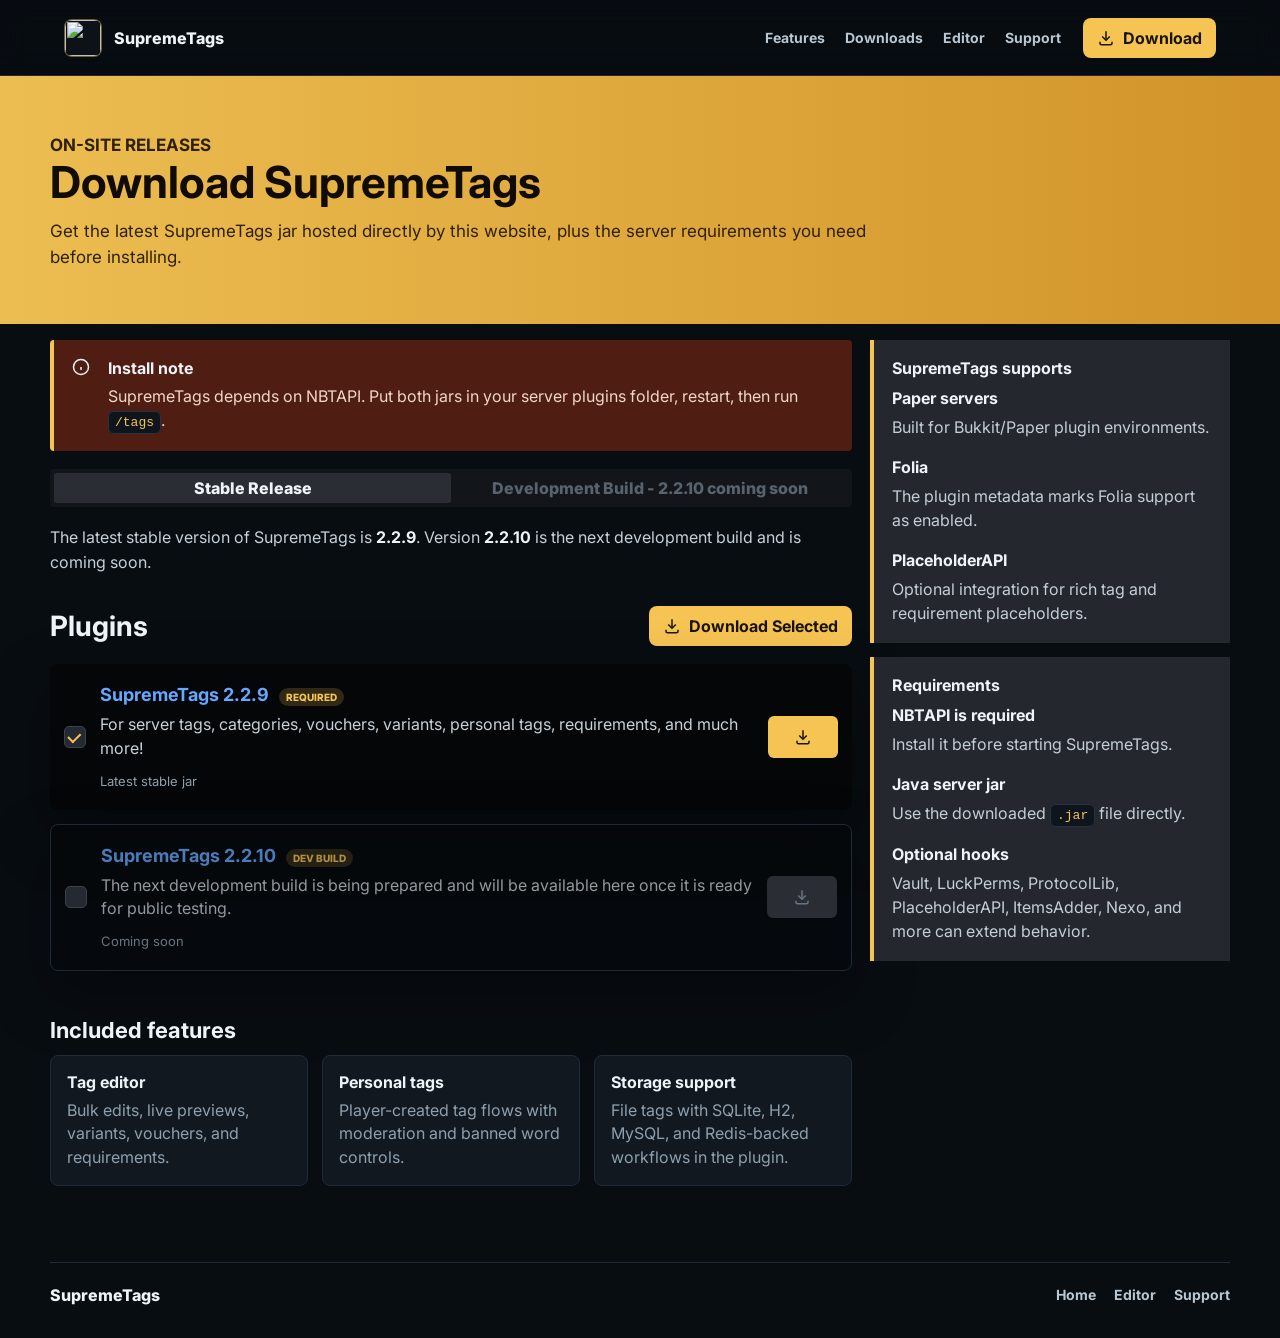
==== downloads/index.html @ 9764f320 "Add files via upload" ====
<!doctype html>
<html lang="en">
<head>
  <meta charset="utf-8">
  <meta name="viewport" content="width=device-width, initial-scale=1">
  <title>Download SupremeTags</title>
  <link rel="icon" type="image/jpeg" href="https://www.spigotmc.org/data/resource_icons/103/103140.jpg?1762194127">
  <link rel="apple-touch-icon" href="https://www.spigotmc.org/data/resource_icons/103/103140.jpg?1762194127">
  <link rel="preconnect" href="https://fonts.googleapis.com">
  <link rel="preconnect" href="https://fonts.gstatic.com" crossorigin>
  <link href="https://fonts.googleapis.com/css2?family=Inter:wght@400;500;600;700;800&display=swap" rel="stylesheet">
  <link rel="stylesheet" href="../styles.css">
</head>
<body class="downloads-page">
  <header class="site-header downloads-header">
    <a class="site-brand" href="/" aria-label="SupremeTags home">
      <span class="brand-mark"><img src="https://www.spigotmc.org/data/resource_icons/103/103140.jpg?1762194127" alt=""></span>
      <span>SupremeTags</span>
    </a>
    <nav class="site-nav" aria-label="Primary navigation">
      <a href="/#features">Features</a>
      <a href="/downloads/" aria-current="page">Downloads</a>
      <a href="/editor/">Editor</a>
      <a href="https://discord.gg/PHpuzZS" target="_blank" rel="noreferrer">Support</a>
    </nav>
    <a class="primary-button site-download-button" href="SupremeTags-2.2.9.jar" download data-release-href="stable">
      <span data-icon="download"></span>
      Download
    </a>
  </header>

  <main>
    <section class="download-hero">
      <div>
        <p class="eyebrow">On-site releases</p>
        <h1>Download SupremeTags</h1>
        <p>Get the latest SupremeTags jar hosted directly by this website, plus the server requirements you need before installing.</p>
      </div>
    </section>

    <section class="download-page-layout">
      <div class="download-main">
        <article class="download-alert">
          <span data-icon="info"></span>
          <div>
            <strong>Install note</strong>
            <p>SupremeTags depends on NBTAPI. Put both jars in your server plugins folder, restart, then run <code>/tags</code>.</p>
          </div>
        </article>

        <div class="download-tabs" role="tablist" aria-label="Release channel">
          <button class="active" type="button">Stable Release</button>
          <button type="button" disabled data-development-tab>Development Build</button>
        </div>

        <p class="release-intro" data-release-intro>The WebEditor is not yet been released, it will be released in <strong>2.2.10</strong>.</p>

        <div class="download-section-head">
          <h2>Plugins</h2>
          <a class="primary-button" href="SupremeTags-2.2.9.jar" download data-release-href="stable">
            <span data-icon="download"></span>
            Download Selected
          </a>
        </div>

        <div id="releasePackages">
          <article class="download-package selected">
            <label class="package-select" aria-label="SupremeTags selected">
              <input type="checkbox" checked disabled>
              <span></span>
            </label>
            <div>
              <h3>SupremeTags <small>Required</small></h3>
              <p>Core plugin for server tags, categories, vouchers, variants, personal tags, requirements, and much more!</p>
              <span class="package-version">2.2.9 stable</span>
            </div>
            <a class="download-icon-button" href="SupremeTags-2.2.9.jar" download aria-label="Download SupremeTags 2.2.9">
              <span data-icon="download"></span>
            </a>
          </article>
        </div>

        <section class="download-details">
          <h2>Included features</h2>
          <div class="details-grid">
            <div><strong>Tag editor</strong><span>Bulk edits, live previews, variants, vouchers, and requirements.</span></div>
            <div><strong>Personal tags</strong><span>Player-created tag flows with moderation and banned word controls.</span></div>
            <div><strong>Storage support</strong><span>File tags with SQLite, H2, MySQL, and Redis-backed workflows in the plugin.</span></div>
          </div>
        </section>
      </div>

      <aside class="download-sidebar">
        <section>
          <h2>SupremeTags supports</h2>
          <ul>
            <li><strong>Paper servers</strong><span>Built for Bukkit/Paper plugin environments.</span></li>
            <li><strong>Folia</strong><span>The plugin metadata marks Folia support as enabled.</span></li>
            <li><strong>PlaceholderAPI</strong><span>Optional integration for rich tag and requirement placeholders.</span></li>
          </ul>
        </section>
        <section>
          <h2>Requirements</h2>
          <ul>
            <li><strong>NBTAPI is required</strong><span>Install it before starting SupremeTags.</span></li>
            <li><strong>Java server jar</strong><span>Use the downloaded <code>.jar</code> file directly.</span></li>
            <li><strong>Optional hooks</strong><span>Vault, LuckPerms, ProtocolLib, PlaceholderAPI, ItemsAdder, Nexo, and more can extend behavior.</span></li>
          </ul>
        </section>
      </aside>
    </section>
  </main>

  <footer class="site-footer">
    <span>SupremeTags</span>
    <a href="/">Home</a>
    <a href="/editor/">Editor</a>
    <a href="https://discord.gg/PHpuzZS" target="_blank" rel="noreferrer">Support</a>
  </footer>
  <script>
    const icons = {
      download: '<svg viewBox="0 0 24 24" fill="none" stroke="currentColor"><path d="M12 3v12"/><path d="m7 10 5 5 5-5"/><path d="M4 17v2a2 2 0 0 0 2 2h12a2 2 0 0 0 2-2v-2"/></svg>',
      info: '<svg viewBox="0 0 24 24" fill="none" stroke="currentColor"><circle cx="12" cy="12" r="10"/><path d="M12 16v-4"/><path d="M12 8h.01"/></svg>'
    };
    document.querySelectorAll('[data-icon]').forEach((node) => {
      node.innerHTML = icons[node.dataset.icon] || '';
    });
  </script>
  <script src="../releases.js"></script>
</body>
</html>
---- styles.css ----
:root {
  color-scheme: dark;
  --bg: #0b0f14;
  --panel: #121820;
  --panel-2: #171f29;
  --panel-3: #1d2733;
  --line: #263241;
  --line-soft: #1f2a37;
  --text: #eef4f8;
  --muted: #8ea0ad;
  --muted-2: #647684;
  --gold: #f6c453;
  --mint: #55d6be;
  --red: #ff667a;
  --blue: #65a8ff;
  --shadow: 0 24px 60px rgba(0, 0, 0, .34);
}

* {
  box-sizing: border-box;
}

body {
  margin: 0;
  min-width: 320px;
  min-height: 100vh;
  overflow-x: hidden;
  background: var(--bg);
  color: var(--text);
  font-family: Inter, system-ui, -apple-system, BlinkMacSystemFont, "Segoe UI", sans-serif;
  letter-spacing: 0;
}

.marketing-page,
.downloads-page {
  background: #080d12;
}

.site-header {
  position: sticky;
  top: 0;
  z-index: 20;
  display: flex;
  align-items: center;
  justify-content: space-between;
  gap: 22px;
  min-height: 76px;
  padding: 16px clamp(18px, 5vw, 64px);
  border-bottom: 1px solid rgba(38, 50, 65, .78);
  background: rgba(8, 13, 18, .92);
  backdrop-filter: blur(14px);
}

.site-brand,
.site-nav,
.site-footer {
  display: flex;
  align-items: center;
}

.site-brand {
  gap: 12px;
  color: var(--text);
  font-weight: 800;
  text-decoration: none;
}

.site-brand .brand-mark {
  width: 38px;
  height: 38px;
}

.site-nav {
  gap: 20px;
  margin-left: auto;
}

.site-nav a,
.site-footer a {
  color: #b8c7d1;
  font-size: 14px;
  font-weight: 700;
  text-decoration: none;
}

.site-nav a:hover,
.site-footer a:hover {
  color: var(--text);
}

.site-download-button {
  flex: 0 0 auto;
}

.hero-section,
.feature-strip,
.downloads-section,
.site-footer {
  width: calc(100% - 36px);
  max-width: 1180px;
  margin: 0 auto;
}

.hero-section {
  position: relative;
  display: grid;
  grid-template-columns: minmax(0, .95fr) minmax(360px, 1.05fr);
  align-items: center;
  gap: 46px;
  min-height: 620px;
  padding: 52px 0 72px;
  isolation: isolate;
}

.marketing-page .hero-section::before,
.marketing-page .hero-section::after {
  content: "";
  position: absolute;
  left: 50%;
  z-index: -2;
  width: 100vw;
  transform: translateX(-50%);
  pointer-events: none;
}

.marketing-page .hero-section::before {
  top: -76px;
  bottom: 0;
  background:
    linear-gradient(90deg, rgba(8, 13, 18, .98) 0%, rgba(8, 13, 18, .86) 38%, rgba(8, 13, 18, .58) 68%, rgba(8, 13, 18, .9) 100%),
    url("https://assets.badlion.net/blog/minecraft-backgrounds/minecraft-mods-back.webp") center top / cover no-repeat;
}

.marketing-page .hero-section::after {
  bottom: 0;
  height: 220px;
  z-index: -1;
  background: linear-gradient(180deg, rgba(8, 13, 18, 0) 0%, #080d12 92%);
}

.hero-copy h1 {
  margin-bottom: 16px;
  font-size: 78px;
  line-height: .9;
}

.hero-lede {
  max-width: 680px;
  margin-bottom: 26px;
  color: #c6d2da;
  font-size: 20px;
  line-height: 1.55;
}

.hero-actions {
  display: flex;
  flex-wrap: wrap;
  gap: 12px;
}

.hero-actions a,
.site-download-button,
.latest-release .primary-button {
  text-decoration: none;
}

.hero-product {
  position: relative;
  display: grid;
  gap: 16px;
  min-width: 0;
}

.hero-copy,
.plugin-card,
.chat-lines,
.chat-lines p,
.editor-mini {
  min-width: 0;
  max-width: 100%;
}

.hero-section > *,
.hero-lede {
  min-width: 0;
  max-width: 100%;
  overflow-wrap: anywhere;
}

.plugin-card,
.editor-mini,
.feature-strip article,
.release-card,
.release-list {
  border: 1px solid var(--line);
  border-radius: 8px;
  background: var(--panel);
  box-shadow: var(--shadow);
}

.plugin-card {
  display: grid;
  gap: 22px;
  padding: 24px;
  overflow: hidden;
}

.plugin-card-head {
  display: flex;
  align-items: center;
  gap: 13px;
}

.plugin-card-head strong,
.plugin-card-head span {
  display: block;
}

.plugin-card-head span {
  color: var(--muted);
  font-size: 13px;
}

.chat-lines {
  display: grid;
  gap: 10px;
}

.chat-lines p {
  margin: 0;
  padding: 13px;
  border: 1px solid var(--line-soft);
  border-radius: 8px;
  background: #0d1218;
  color: #d9e4ea;
  overflow-wrap: anywhere;
  word-break: break-word;
}

.chat-lines span {
  color: var(--gold);
  font-weight: 800;
}

.rank {
  display: inline-flex;
  margin-right: 7px;
  padding: 3px 7px;
  border-radius: 6px;
  color: #080d12;
  font-size: 12px;
}

.rank.owner {
  background: var(--gold);
}

.rank.vip {
  background: var(--mint);
}

.rank.mvp {
  background: var(--blue);
}

.editor-mini {
  display: grid;
  gap: 14px;
  width: min(92%, 460px);
  margin-left: auto;
  padding: 18px;
  background: #0d1218;
}

.editor-mini strong {
  font-size: 20px;
}

.mini-stat-grid {
  display: grid;
  grid-template-columns: repeat(3, minmax(0, 1fr));
  gap: 10px;
}

.mini-stat-grid span {
  display: grid;
  gap: 6px;
  min-height: 82px;
  padding: 12px;
  border: 1px solid var(--line-soft);
  border-radius: 8px;
  background: var(--panel-2);
  color: var(--muted);
  font-size: 12px;
  font-weight: 800;
  text-transform: uppercase;
}

.mini-stat-grid b {
  color: var(--text);
  font-size: 14px;
  text-transform: none;
}

.feature-strip {
  position: relative;
  z-index: 1;
  display: grid;
  grid-template-columns: repeat(3, minmax(0, 1fr));
  gap: 14px;
  padding: 42px 0 22px;
  background: #080d12;
}

.feature-strip article {
  padding: 20px;
}

.feature-strip [data-icon] {
  margin-bottom: 16px;
  color: var(--gold);
}

.feature-strip h2 {
  font-size: 18px;
}

.feature-strip p {
  margin-bottom: 0;
  line-height: 1.5;
}

.ai-disclosure {
  width: calc(100% - 36px);
  max-width: 760px;
  margin: 0 auto 72px;
  padding: 16px 18px;
  border: 1px solid rgba(246, 196, 83, .26);
  border-radius: 8px;
  background: rgba(18, 24, 32, .84);
}

.ai-disclosure strong {
  display: block;
  margin-bottom: 7px;
  color: var(--text);
  font-size: 14px;
}

.ai-disclosure p {
  margin-bottom: 0;
  color: #aebdc8;
  font-size: 13px;
  line-height: 1.55;
}

.downloads-section {
  padding: 64px 0 76px;
  border-top: 1px solid var(--line-soft);
}

.download-hero {
  padding: 56px max(24px, calc((100vw - 1180px) / 2)) 54px;
  background:
    linear-gradient(90deg, rgba(246, 196, 83, .96), rgba(222, 155, 43, .94)),
    url("https://assets.badlion.net/blog/minecraft-backgrounds/minecraft-mods-back.webp") center / cover no-repeat;
  color: #160f04;
}

.download-hero div {
  max-width: 820px;
}

.download-hero .eyebrow,
.download-hero p {
  color: #2f2108;
}

.download-hero h1 {
  margin-bottom: 10px;
  color: #100b03;
  font-size: 44px;
}

.download-hero p {
  margin-bottom: 0;
  font-size: 17px;
  line-height: 1.55;
}

.download-hero h1,
.download-hero p,
.download-alert p,
.release-intro,
.download-package h3,
.download-package p,
.download-sidebar li {
  overflow-wrap: anywhere;
}

.download-page-layout {
  display: grid;
  grid-template-columns: minmax(0, 1fr) minmax(290px, 360px);
  gap: 18px;
  width: calc(100% - 36px);
  max-width: 1180px;
  margin: 0 auto;
  padding: 16px 0 76px;
}

.download-main {
  display: grid;
  gap: 18px;
  min-width: 0;
}

.download-alert {
  display: grid;
  grid-template-columns: 22px 1fr;
  gap: 14px;
  padding: 18px;
  border-left: 4px solid var(--gold);
  border-radius: 4px;
  background: rgba(104, 36, 17, .74);
}

.download-alert p {
  margin: 6px 0 0;
  color: #f1d8c8;
  line-height: 1.5;
}

.download-tabs {
  display: grid;
  grid-template-columns: repeat(2, minmax(0, 1fr));
  min-height: 38px;
  padding: 4px;
  border-radius: 4px;
  background: #12161b;
}

.download-tabs button {
  min-height: 30px;
  border-radius: 3px;
  background: transparent;
  color: #aeb9c3;
  font-weight: 800;
  cursor: pointer;
}

.download-tabs button.active {
  background: #2a2e34;
  color: var(--text);
}

.download-tabs button:disabled {
  color: #59636e;
  cursor: not-allowed;
}

.release-intro {
  margin: 0;
  color: #c5d0d8;
  line-height: 1.55;
}

.release-intro strong {
  color: var(--text);
}

.download-section-head {
  display: flex;
  align-items: center;
  justify-content: space-between;
  gap: 16px;
  margin-top: 14px;
}

.download-section-head h2 {
  margin: 0;
  font-size: 28px;
}

.download-section-head a {
  text-decoration: none;
}

.download-package {
  display: grid;
  grid-template-columns: 22px minmax(0, 1fr) auto;
  align-items: center;
  gap: 14px;
  padding: 20px 14px;
  border-radius: 8px;
  background: #050607;
  box-shadow: var(--shadow);
}

#releasePackages {
  display: grid;
  gap: 14px;
}

.download-package.coming-soon {
  border: 1px solid var(--line-soft);
  background: rgba(5, 6, 7, .58);
}

.download-package.coming-soon h3,
.download-package.coming-soon p,
.download-package.coming-soon .package-version {
  opacity: .72;
}

.package-select input {
  position: absolute;
  opacity: 0;
  pointer-events: none;
}

.package-select span {
  display: grid;
  place-items: center;
  width: 22px;
  height: 22px;
  border: 1px solid #3a424c;
  border-radius: 5px;
  background: #252a32;
}

.package-select input:checked + span::before {
  content: "";
  width: 10px;
  height: 6px;
  border-left: 2px solid var(--gold);
  border-bottom: 2px solid var(--gold);
  transform: rotate(-45deg) translateY(-1px);
}

.download-package h3 {
  margin-bottom: 8px;
  color: var(--blue);
  font-size: 18px;
}

.download-package small {
  margin-left: 6px;
  padding: 3px 7px;
  border-radius: 999px;
  background: rgba(246, 196, 83, .18);
  color: var(--gold);
  font-size: 10px;
  font-weight: 800;
  text-transform: uppercase;
}

.download-package p {
  margin-bottom: 10px;
  color: #c7d1d9;
  line-height: 1.45;
}

.package-version {
  color: var(--muted);
  font-size: 13px;
}

.download-icon-button {
  display: grid;
  place-items: center;
  width: 70px;
  height: 42px;
  border-radius: 6px;
  background: var(--gold);
  color: #1b1404;
}

.download-icon-button.disabled {
  background: #2a2e34;
  color: #687481;
  cursor: not-allowed;
}

.download-details {
  margin-top: 28px;
}

.details-grid {
  display: grid;
  grid-template-columns: repeat(3, minmax(0, 1fr));
  gap: 14px;
  margin-top: 12px;
}

.details-grid div {
  display: grid;
  gap: 7px;
  padding: 16px;
  border: 1px solid var(--line-soft);
  border-radius: 8px;
  background: var(--panel);
}

.details-grid span {
  color: var(--muted);
  line-height: 1.45;
}

.download-sidebar {
  display: grid;
  align-content: start;
  gap: 14px;
  min-width: 0;
}

.download-sidebar section {
  padding: 18px;
  border-left: 4px solid var(--gold);
  background: #24282e;
}

.download-sidebar h2 {
  font-size: 16px;
}

.download-sidebar ul {
  display: grid;
  gap: 16px;
  margin: 0;
  padding: 0;
  list-style: none;
}

.download-sidebar li {
  display: grid;
  gap: 5px;
  line-height: 1.5;
}

.download-sidebar strong {
  color: var(--text);
}

.download-sidebar span {
  color: #c4ced6;
}

.section-heading {
  max-width: 720px;
  margin-bottom: 24px;
}

.section-heading h2 {
  font-size: 34px;
}

.section-heading p {
  line-height: 1.55;
}

.download-layout {
  display: grid;
  grid-template-columns: minmax(0, 1fr) minmax(320px, 420px);
  gap: 18px;
}

.release-card {
  padding: 24px;
}

.release-badge {
  display: inline-flex;
  margin-bottom: 14px;
  padding: 7px 10px;
  border: 1px solid rgba(85, 214, 190, .4);
  border-radius: 999px;
  background: rgba(85, 214, 190, .11);
  color: var(--mint);
  font-size: 12px;
  font-weight: 800;
  text-transform: uppercase;
}

.release-card h3 {
  font-size: 28px;
}

.release-card p {
  max-width: 640px;
  line-height: 1.55;
}

.release-meta {
  display: grid;
  grid-template-columns: repeat(3, minmax(0, 1fr));
  gap: 12px;
  margin: 22px 0;
}

.release-meta div {
  padding: 13px;
  border: 1px solid var(--line-soft);
  border-radius: 8px;
  background: var(--panel-2);
}

.release-meta dt {
  color: var(--muted);
  font-size: 12px;
  font-weight: 800;
  text-transform: uppercase;
}

.release-meta dd {
  margin: 6px 0 0;
  color: var(--text);
  font-weight: 800;
  overflow-wrap: anywhere;
}

.release-list {
  align-self: start;
  overflow: hidden;
}

.release-row {
  display: flex;
  align-items: center;
  justify-content: space-between;
  gap: 14px;
  padding: 16px;
  border-bottom: 1px solid var(--line-soft);
}

.release-row:last-child {
  border-bottom: 0;
}

.release-row strong,
.release-row span {
  display: block;
}

.release-row span {
  margin-top: 4px;
  color: var(--muted);
  font-size: 13px;
  line-height: 1.4;
}

.release-row a {
  flex: 0 0 auto;
  color: var(--gold);
  font-weight: 800;
  text-decoration: none;
}

.muted-release {
  align-items: flex-start;
}

.site-footer {
  justify-content: flex-end;
  gap: 18px;
  padding: 22px 0 34px;
  border-top: 1px solid var(--line-soft);
}

.site-footer span {
  margin-right: auto;
  color: var(--text);
  font-weight: 800;
}

button,
input,
select,
textarea {
  font: inherit;
}

button {
  border: 0;
}

.app-shell {
  display: grid;
  grid-template-columns: 280px minmax(0, 1fr);
  width: 100%;
  max-width: 100vw;
  min-height: 100vh;
  overflow-x: hidden;
}

.sidebar {
  position: sticky;
  top: 0;
  display: flex;
  flex-direction: column;
  gap: 26px;
  height: 100vh;
  padding: 24px;
  border-right: 1px solid var(--line-soft);
  background: #0e141b;
}

.brand {
  display: flex;
  align-items: center;
  gap: 12px;
}

.brand-mark {
  display: grid;
  place-items: center;
  width: 44px;
  height: 44px;
  border: 1px solid rgba(246, 196, 83, .42);
  border-radius: 8px;
  background: #0d1218;
  overflow: hidden;
}

.brand-mark img {
  width: 100%;
  height: 100%;
  object-fit: cover;
}

.brand strong,
.brand span,
.session-card strong,
.session-card span {
  display: block;
}

.brand strong {
  font-size: 16px;
}

.brand span,
.session-card span {
  color: var(--muted);
  font-size: 12px;
}

.nav-list {
  display: grid;
  gap: 8px;
}

.nav-item {
  display: grid;
  grid-template-columns: 22px 1fr auto;
  align-items: center;
  gap: 10px;
  min-height: 44px;
  padding: 0 12px;
  border-radius: 8px;
  background: transparent;
  color: var(--muted);
  text-align: left;
  cursor: pointer;
}

.nav-item:hover,
.nav-item.active {
  background: var(--panel-2);
  color: var(--text);
}

.nav-item.active {
  box-shadow: inset 3px 0 0 var(--gold);
}

.nav-item b {
  min-width: 24px;
  padding: 3px 7px;
  border-radius: 999px;
  background: var(--panel-3);
  color: var(--gold);
  text-align: center;
  font-size: 12px;
}

.session-card {
  display: grid;
  grid-template-columns: 10px 1fr;
  align-items: center;
  gap: 12px;
  margin-top: auto;
  padding: 14px;
  border: 1px solid var(--line);
  border-radius: 8px;
  background: var(--panel);
}

.status-dot {
  width: 10px;
  height: 10px;
  border-radius: 50%;
  background: var(--mint);
  box-shadow: 0 0 18px rgba(85, 214, 190, .8);
}

.status-dot.outdated {
  background: var(--red);
  box-shadow: 0 0 18px rgba(255, 102, 122, .75);
}

.workspace {
  min-width: 0;
  width: 100%;
  max-width: 100%;
  padding: 28px;
  overflow-x: hidden;
}

.topbar {
  display: flex;
  align-items: center;
  justify-content: space-between;
  gap: 18px;
  margin-bottom: 24px;
}

.eyebrow {
  margin: 0 0 5px;
  color: var(--gold);
  font-size: 12px;
  font-weight: 700;
  text-transform: uppercase;
}

h1,
h2,
h3,
p {
  margin-top: 0;
}

h1 {
  margin-bottom: 0;
  font-size: 30px;
  line-height: 1.12;
}

h2 {
  margin-bottom: 8px;
  font-size: 22px;
}

h3 {
  margin-bottom: 12px;
  font-size: 16px;
}

p {
  color: var(--muted);
}

.topbar-actions,
.toolbar,
.table-actions,
.color-row,
.requirement-head {
  display: flex;
  align-items: center;
  gap: 10px;
  min-width: 0;
}

.icon-button,
.ghost-button,
.secondary-button,
.primary-button {
  display: inline-flex;
  align-items: center;
  justify-content: center;
  gap: 8px;
  min-height: 40px;
  padding: 0 14px;
  border-radius: 8px;
  cursor: pointer;
}

.icon-button {
  width: 40px;
  padding: 0;
  border: 1px solid var(--line);
  background: var(--panel);
  color: var(--text);
}

.ghost-button {
  border: 1px solid var(--line);
  background: transparent;
  color: var(--text);
}

.secondary-button {
  border: 1px solid var(--line);
  background: var(--panel-2);
  color: var(--text);
}

.primary-button {
  background: var(--gold);
  color: #1b1404;
  font-weight: 700;
}

.view {
  display: none;
}

.view.active {
  display: block;
}

.toolbar {
  margin-bottom: 16px;
  flex-wrap: wrap;
}

.toolbar > select {
  flex: 1 1 180px;
  max-width: 260px;
}

.toolbar > .secondary-button {
  flex: 0 0 auto;
}

.search-field {
  display: flex;
  align-items: center;
  gap: 10px;
  flex: 1 1 300px;
  min-width: 220px;
  min-height: 44px;
  padding: 0 14px;
  border: 1px solid var(--line);
  border-radius: 8px;
  background: var(--panel);
}

.search-field input {
  width: 100%;
  border: 0;
  outline: 0;
  background: transparent;
  color: var(--text);
}

select,
input,
textarea {
  min-width: 0;
  width: 100%;
  border: 1px solid var(--line);
  border-radius: 8px;
  background: #0f151d;
  color: var(--text);
  outline: 0;
}

select,
input {
  min-height: 42px;
  padding: 0 12px;
}

textarea {
  resize: vertical;
  padding: 11px 12px;
  line-height: 1.45;
}

label {
  display: grid;
  gap: 7px;
  color: var(--muted);
  font-size: 13px;
  font-weight: 600;
}

.editor-grid {
  display: grid;
  grid-template-columns: minmax(260px, 380px) minmax(0, 1fr);
  gap: 16px;
  min-height: calc(100vh - 142px);
  min-width: 0;
}

.tag-list-panel,
.details-panel,
.bulk-panel,
.bulk-layout > section,
.bulk-preview,
.color-lab > section,
.output-panel,
.session-layout,
.plugin-status-panel,
.plugin-details-panel {
  min-width: 0;
  border: 1px solid var(--line-soft);
  border-radius: 8px;
  background: var(--panel);
  box-shadow: var(--shadow);
}

.bulk-panel {
  display: none;
  margin-bottom: 16px;
  padding: 16px;
}

.bulk-panel.active {
  display: block;
}

.bulk-head,
.bulk-actions-row,
.mini-card-head {
  display: flex;
  align-items: center;
  justify-content: space-between;
  gap: 12px;
}

.bulk-head {
  margin-bottom: 14px;
}

.bulk-head strong,
.mini-card-head strong {
  display: block;
}

.bulk-head span {
  display: block;
  margin-top: 3px;
  color: var(--muted);
  font-size: 12px;
}

.bulk-grid {
  display: grid;
  grid-template-columns: repeat(5, minmax(0, 1fr));
  gap: 12px;
}

.bulk-actions-row {
  align-items: end;
  margin-top: 14px;
}

.bulk-actions-row .primary-button {
  flex: 0 0 auto;
}

.tag-list-panel {
  min-height: 0;
  overflow: hidden;
}

.panel-title {
  display: flex;
  justify-content: space-between;
  padding: 16px;
  border-bottom: 1px solid var(--line-soft);
}

.panel-title span {
  color: var(--muted);
  font-size: 13px;
}

.tag-list {
  display: grid;
  gap: 8px;
  max-height: calc(100vh - 220px);
  overflow-y: auto;
  overflow-x: hidden;
  padding: 12px;
}

.tag-row {
  display: grid;
  grid-template-columns: 1fr auto;
  gap: 8px;
  padding: 12px;
  border: 1px solid transparent;
  border-radius: 8px;
  background: var(--panel-2);
  color: var(--text);
  text-align: left;
  cursor: pointer;
}

.tag-row:hover,
.tag-row.active {
  border-color: rgba(246, 196, 83, .55);
}

.tag-row strong,
.tag-row span {
  display: block;
}

.tag-row span {
  color: var(--muted);
  font-size: 12px;
}

.rarity-badge {
  align-self: start;
  padding: 4px 7px;
  border-radius: 999px;
  background: rgba(85, 214, 190, .12);
  color: var(--mint);
  font-size: 11px;
  font-weight: 700;
}

.details-panel {
  min-width: 0;
  overflow: hidden;
}

.details-header {
  display: flex;
  align-items: center;
  justify-content: space-between;
  gap: 14px;
  padding: 20px;
  border-bottom: 1px solid var(--line-soft);
}

.details-header h2 {
  margin-bottom: 0;
}

.preview-pill {
  min-width: 160px;
  max-width: 360px;
  padding: 12px 14px;
  border: 1px solid var(--line);
  border-radius: 8px;
  background: #0d1218;
  text-align: center;
  font-weight: 800;
  overflow-wrap: anywhere;
}

.tab-strip {
  display: flex;
  gap: 4px;
  overflow-x: auto;
  padding: 10px 12px 0;
  border-bottom: 1px solid var(--line-soft);
}

.tab-button {
  padding: 11px 12px;
  border-radius: 8px 8px 0 0;
  background: transparent;
  color: var(--muted);
  cursor: pointer;
  white-space: nowrap;
}

.tab-button.active {
  background: var(--panel-2);
  color: var(--text);
}

.tab-panel {
  display: none;
  padding: 18px;
}

.tab-panel.active {
  display: block;
}

.form-grid {
  grid-template-columns: repeat(2, minmax(0, 1fr));
  gap: 14px;
}

.form-grid.active {
  display: grid;
}

.full-span {
  grid-column: 1 / -1;
}

.switch-row {
  grid-template-columns: 1fr auto;
  align-items: center;
  min-height: 42px;
}

.switch-row input {
  position: absolute;
  opacity: 0;
  pointer-events: none;
}

.switch-row span {
  position: relative;
  width: 42px;
  height: 24px;
  border-radius: 999px;
  background: #293442;
}

.switch-row span::after {
  content: "";
  position: absolute;
  top: 4px;
  left: 4px;
  width: 16px;
  height: 16px;
  border-radius: 50%;
  background: #a9b6c0;
  transition: transform .16s ease, background .16s ease;
}

.switch-row input:checked + span {
  background: rgba(85, 214, 190, .42);
}

.switch-row input:checked + span::after {
  transform: translateX(18px);
  background: var(--mint);
}

.preview-box {
  display: grid;
  gap: 8px;
  padding: 16px;
  border: 1px solid var(--line);
  border-radius: 8px;
  background: #0d1218;
}

.preview-box span {
  color: var(--muted);
  font-size: 12px;
  font-weight: 700;
  text-transform: uppercase;
}

.preview-box strong {
  min-height: 28px;
  overflow-wrap: anywhere;
  font-size: 24px;
}

.preview-box.tall {
  min-height: 160px;
  align-content: center;
}

.mini-table {
  display: grid;
  gap: 8px;
  margin-top: 12px;
}

.mini-card {
  display: grid;
  gap: 12px;
  padding: 14px;
  border: 1px solid var(--line-soft);
  border-radius: 8px;
  background: var(--panel-2);
}

.mini-card-grid {
  display: grid;
  grid-template-columns: repeat(3, minmax(0, 1fr));
  gap: 12px;
}

.mini-row {
  display: grid;
  grid-template-columns: minmax(0, 1.1fr) minmax(0, 1.4fr) minmax(0, 1.2fr) auto;
  gap: 8px;
  align-items: center;
  padding: 10px;
  border: 1px solid var(--line-soft);
  border-radius: 8px;
  background: var(--panel-2);
}

.mini-row button {
  width: 34px;
  height: 34px;
  border-radius: 8px;
  background: rgba(255, 102, 122, .16);
  color: var(--red);
  cursor: pointer;
}

.danger-button {
  width: 34px;
  height: 34px;
  border-radius: 8px;
  background: rgba(255, 102, 122, .16);
  color: var(--red);
  cursor: pointer;
  font-size: 20px;
}

.requirement-head {
  align-items: end;
  margin-bottom: 16px;
}

.bulk-layout,
.color-lab,
.plugin-layout,
.command-layout {
  display: grid;
  grid-template-columns: minmax(0, 1fr) minmax(320px, 460px);
  gap: 16px;
  min-width: 0;
}

.bulk-layout > section,
.bulk-preview,
.color-lab > section,
.output-panel,
.session-layout,
.command-layout > section,
.plugin-status-panel,
.plugin-details-panel {
  padding: 20px;
}

.command-layout > section {
  min-width: 0;
  border: 1px solid var(--line-soft);
  border-radius: 8px;
  background: var(--panel);
  box-shadow: var(--shadow);
}

.command-actions {
  display: flex;
  gap: 10px;
  margin-top: 16px;
}

.plugin-status-head {
  display: flex;
  align-items: start;
  justify-content: space-between;
  gap: 16px;
  margin-bottom: 18px;
}

.version-state {
  padding: 7px 10px;
  border: 1px solid rgba(85, 214, 190, .4);
  border-radius: 999px;
  background: rgba(85, 214, 190, .12);
  color: var(--mint);
  font-size: 12px;
  font-weight: 800;
  text-transform: uppercase;
}

.version-state.outdated {
  border-color: rgba(255, 102, 122, .42);
  background: rgba(255, 102, 122, .12);
  color: var(--red);
}

.version-grid {
  display: grid;
  grid-template-columns: repeat(3, minmax(0, 1fr));
  gap: 12px;
}

.version-grid div,
.info-list div {
  display: grid;
  gap: 6px;
  padding: 14px;
  border: 1px solid var(--line);
  border-radius: 8px;
  background: var(--panel-2);
}

.version-grid span,
.info-list span {
  color: var(--muted);
  font-size: 12px;
  font-weight: 700;
  text-transform: uppercase;
}

.version-grid strong,
.info-list strong {
  font-size: 18px;
}

.version-grid a {
  color: var(--blue);
  font-weight: 700;
  text-decoration: none;
}

.update-callout {
  display: grid;
  grid-template-columns: 24px 1fr;
  gap: 12px;
  margin-top: 16px;
  padding: 16px;
  border: 1px solid rgba(85, 214, 190, .32);
  border-radius: 8px;
  background: rgba(85, 214, 190, .08);
}

.update-callout.outdated {
  border-color: rgba(255, 102, 122, .34);
  background: rgba(255, 102, 122, .08);
}

.update-callout p {
  margin-bottom: 0;
}

.info-list {
  display: grid;
  gap: 10px;
}

.bulk-controls {
  display: grid;
  grid-template-columns: repeat(2, minmax(0, 1fr));
  gap: 14px;
  margin-top: 18px;
}

.bulk-controls .primary-button {
  align-self: end;
}

.bulk-preview {
  min-height: 340px;
}

#bulkMatches {
  display: flex;
  flex-wrap: wrap;
  gap: 8px;
}

#bulkMatches span {
  padding: 6px 9px;
  border: 1px solid var(--line);
  border-radius: 999px;
  background: var(--panel-2);
  color: var(--muted);
  font-size: 12px;
}

.color-lab label {
  margin-top: 14px;
}

.format-tools {
  display: flex;
  flex-wrap: wrap;
  gap: 8px;
  margin: 12px 0 4px;
}

.format-tools button {
  min-width: 40px;
  height: 34px;
  padding: 0 10px;
  border: 1px solid var(--line);
  border-radius: 8px;
  background: var(--panel-2);
  color: var(--text);
  cursor: pointer;
}

.color-row {
  align-items: end;
  margin: 4px 0 16px;
}

.session-layout {
  max-width: 980px;
}

.steps {
  display: grid;
  grid-template-columns: repeat(3, minmax(0, 1fr));
  gap: 12px;
  margin: 16px 0;
}

.steps div {
  display: grid;
  gap: 8px;
  padding: 16px;
  border: 1px solid var(--line);
  border-radius: 8px;
  background: var(--panel-2);
}

.steps b {
  display: grid;
  place-items: center;
  width: 28px;
  height: 28px;
  border-radius: 50%;
  background: var(--gold);
  color: #1b1404;
}

.steps span {
  color: var(--muted);
  font-size: 13px;
}

[data-icon] {
  display: inline-flex;
  width: 18px;
  height: 18px;
}

[data-icon] svg {
  width: 18px;
  height: 18px;
  stroke-width: 2;
}

.invalid-session {
  position: relative;
  display: none;
  min-height: 100vh;
  padding: 24px;
  place-items: center;
  background: var(--bg);
}

.home-top-actions {
  position: absolute;
  top: 18px;
  right: 24px;
  z-index: 2;
  display: flex;
  align-items: flex-start;
  gap: 10px;
}

.download-menu {
  position: relative;
}

.download-menu summary,
.support-button {
  display: inline-flex;
  align-items: center;
  justify-content: center;
  min-height: 40px;
  padding: 0 15px;
  border-radius: 8px;
  font-weight: 800;
  text-decoration: none;
  cursor: pointer;
}

.download-menu summary {
  list-style: none;
  border: 1px solid var(--line);
  background: var(--panel-2);
  color: var(--text);
}

.download-menu summary::-webkit-details-marker {
  display: none;
}

.download-menu summary::after {
  content: "";
  width: 7px;
  height: 7px;
  margin-left: 9px;
  border-right: 2px solid currentColor;
  border-bottom: 2px solid currentColor;
  transform: rotate(45deg) translateY(-2px);
}

.download-menu[open] summary::after {
  transform: rotate(225deg) translateY(-1px);
}

.support-button {
  background: var(--gold);
  color: #1b1404;
}

.download-options {
  position: absolute;
  top: calc(100% + 8px);
  right: 0;
  display: grid;
  min-width: 180px;
  padding: 7px;
  border: 1px solid var(--line);
  border-radius: 8px;
  background: var(--panel);
  box-shadow: var(--shadow);
}

.download-options a {
  padding: 10px 11px;
  border-radius: 7px;
  color: var(--text);
  font-weight: 700;
  text-decoration: none;
}

.download-options a:hover {
  background: var(--panel-2);
}

.invalid-panel {
  display: grid;
  grid-template-columns: minmax(0, 1.05fr) minmax(300px, .95fr);
  gap: 28px;
  width: min(100%, 1120px);
  padding: 30px;
  border: 1px solid var(--line);
  border-radius: 8px;
  background: var(--panel);
  box-shadow: var(--shadow);
}

.invalid-panel .brand-mark {
  margin-bottom: 18px;
}

.invalid-panel h1 {
  margin-bottom: 12px;
  font-size: 42px;
}

.home-copy {
  display: grid;
  align-content: center;
}

.home-lede {
  max-width: 660px;
  margin-bottom: 22px;
  color: #b8c7d1;
  font-size: 17px;
  line-height: 1.55;
}

.home-actions {
  display: grid;
  grid-template-columns: repeat(2, minmax(0, 1fr));
  gap: 12px;
  margin: 22px 0;
}

.home-actions div {
  display: grid;
  gap: 9px;
}

.home-actions span {
  color: var(--muted);
  font-size: 12px;
  font-weight: 800;
  text-transform: uppercase;
}

.help-commands {
  display: grid;
  gap: 8px;
  margin: 22px 0;
}

.help-commands span {
  margin-top: 8px;
  color: var(--muted);
  font-size: 12px;
  font-weight: 800;
  text-transform: uppercase;
}

code {
  padding: 3px 6px;
  border: 1px solid var(--line);
  border-radius: 6px;
  background: #0f151d;
  color: var(--gold);
}

.help-commands code {
  display: block;
  padding: 12px;
  overflow-x: auto;
}

.small-note {
  margin-bottom: 0;
  font-size: 13px;
}

.session-notice {
  padding: 14px;
  border: 1px solid rgba(85, 214, 190, .28);
  border-radius: 8px;
  background: rgba(85, 214, 190, .08);
  color: #c8d7df;
  font-size: 13px;
  line-height: 1.45;
}

.session-notice.warning {
  border-color: rgba(255, 102, 122, .36);
  background: rgba(255, 102, 122, .09);
}

.home-preview {
  display: grid;
  align-content: center;
  min-width: 0;
}

.preview-window {
  display: grid;
  gap: 14px;
  padding: 16px;
  border: 1px solid var(--line);
  border-radius: 8px;
  background: #0d1218;
}

.preview-window-bar {
  display: flex;
  gap: 7px;
  padding-bottom: 8px;
  border-bottom: 1px solid var(--line-soft);
}

.preview-window-bar span {
  width: 10px;
  height: 10px;
  border-radius: 50%;
  background: var(--line);
}

.preview-tag-card {
  display: grid;
  gap: 10px;
  padding: 18px;
  border: 1px solid var(--line-soft);
  border-radius: 8px;
  background: var(--panel-2);
}

.preview-tag-card small,
.preview-grid span {
  color: var(--muted);
  font-size: 12px;
  font-weight: 800;
  text-transform: uppercase;
}

.preview-tag-card strong {
  font-size: 32px;
  overflow-wrap: anywhere;
}

.preview-grid {
  display: grid;
  grid-template-columns: repeat(2, minmax(0, 1fr));
  gap: 10px;
}

.preview-grid div {
  display: grid;
  gap: 6px;
  padding: 13px;
  border: 1px solid var(--line-soft);
  border-radius: 8px;
  background: var(--panel-2);
}

.modal-backdrop {
  position: fixed;
  inset: 0;
  z-index: 50;
  display: none;
  place-items: center;
  padding: 24px;
  background: rgba(3, 6, 10, .72);
}

.modal-backdrop.active {
  display: grid;
}

.modal-panel {
  width: min(100%, 560px);
  padding: 22px;
  border: 1px solid var(--line);
  border-radius: 8px;
  background: var(--panel);
  box-shadow: var(--shadow);
}

.modal-panel code {
  display: block;
  margin: 16px 0;
  padding: 13px;
  overflow-x: auto;
}

.modal-actions {
  display: flex;
  justify-content: flex-end;
  gap: 10px;
}

body.invalid-session-active {
  overflow: hidden;
}

body.invalid-session-active .invalid-session {
  display: grid;
}

body.invalid-session-active .app-shell {
  display: none;
}

.mc-black { color: #000; }
.mc-dark-blue { color: #0000aa; }
.mc-dark-green { color: #00aa00; }
.mc-dark-aqua { color: #00aaaa; }
.mc-dark-red { color: #aa0000; }
.mc-dark-purple { color: #aa00aa; }
.mc-gold { color: #ffaa00; }
.mc-gray { color: #aaaaaa; }
.mc-dark-gray { color: #555; }
.mc-blue { color: #5555ff; }
.mc-green { color: #55ff55; }
.mc-aqua { color: #55ffff; }
.mc-red { color: #ff5555; }
.mc-light-purple { color: #ff55ff; }
.mc-yellow { color: #ffff55; }
.mc-white { color: #fff; }

@media (max-width: 1120px) {
  .site-header {
    flex-wrap: wrap;
  }

  .site-nav {
    order: 3;
    width: 100%;
    justify-content: center;
    margin-left: 0;
  }

  .hero-section,
  .download-layout,
  .download-page-layout,
  .details-grid {
    grid-template-columns: 1fr;
  }

  .hero-section {
    min-height: auto;
    padding-top: 54px;
  }

  .hero-copy h1 {
    font-size: 66px;
  }

  .editor-mini {
    width: 100%;
  }

  .app-shell {
    grid-template-columns: 86px minmax(0, 1fr);
  }

  .sidebar {
    padding: 18px 12px;
  }

  .brand div:not(.brand-mark),
  .nav-item span:last-of-type,
  .session-card div {
    display: none;
  }

  .nav-item {
    grid-template-columns: 1fr;
    justify-items: center;
  }

  .nav-item b {
    display: none;
  }

  .session-card {
    grid-template-columns: 1fr;
    justify-items: center;
  }

  .editor-grid,
  .bulk-grid,
  .bulk-layout,
  .color-lab,
  .command-layout,
  .plugin-layout {
    grid-template-columns: 1fr;
  }
}

@media (max-width: 760px) {
  .site-header {
    align-items: stretch;
    gap: 14px;
    min-height: 0;
  }

  .site-brand {
    justify-content: space-between;
  }

  .site-nav {
    justify-content: flex-start;
    gap: 12px;
    overflow-x: auto;
    padding-bottom: 2px;
  }

  .site-download-button {
    width: 100%;
  }

  .hero-section,
  .feature-strip,
  .downloads-section,
  .site-footer {
    width: calc(100% - 28px);
    max-width: 1180px;
  }

  .hero-section {
    gap: 28px;
    padding: 38px 0 44px;
  }

  .hero-copy h1 {
    font-size: 48px;
    line-height: 1;
  }

  .hero-lede {
    font-size: 17px;
    max-width: 31ch;
  }

  .hero-actions {
    align-items: stretch;
    flex-direction: column;
  }

  .hero-actions a {
    width: 100%;
  }

  .mini-stat-grid,
  .feature-strip,
  .release-meta,
  .download-tabs {
    grid-template-columns: 1fr;
  }

  .download-hero {
    padding: 38px 14px 40px;
  }

  .download-hero h1 {
    max-width: 10ch;
    font-size: 36px;
    line-height: 1.05;
  }

  .download-hero p,
  .download-alert p,
  .release-intro,
  .download-package p {
    max-width: 31ch;
  }

  .download-page-layout {
    width: calc(100% - 28px);
    padding-bottom: 52px;
  }

  .download-section-head,
  .download-package {
    align-items: stretch;
    grid-template-columns: 1fr;
  }

  .download-section-head {
    flex-direction: column;
  }

  .download-section-head .primary-button,
  .download-icon-button {
    width: 100%;
  }

  .download-icon-button {
    height: 44px;
  }

  .download-package small {
    display: inline-flex;
    width: max-content;
    margin: 7px 0 0;
  }

  .release-row {
    align-items: stretch;
    flex-direction: column;
  }

  .release-row a {
    width: max-content;
  }

  .site-footer {
    align-items: flex-start;
    flex-direction: column;
  }

  .site-footer span {
    margin-right: 0;
  }

  .app-shell {
    display: block;
  }

  .sidebar {
    position: static;
    height: auto;
    flex-direction: row;
    align-items: center;
    overflow-x: auto;
    border-right: 0;
    border-bottom: 1px solid var(--line-soft);
  }

  .nav-list {
    display: flex;
    min-width: max-content;
  }

  .session-card {
    display: none;
  }

  .workspace {
    padding: 18px;
  }

  .topbar,
  .toolbar,
  .details-header,
  .topbar-actions,
  .color-row,
  .requirement-head {
    align-items: stretch;
    flex-direction: column;
  }

  .toolbar > select,
  .toolbar > .secondary-button {
    width: 100%;
    max-width: none;
  }

  .form-grid,
  .bulk-controls,
  .bulk-grid,
  .mini-card-grid,
  .invalid-panel,
  .home-actions,
  .preview-grid,
  .steps,
  .version-grid,
  .mini-row {
    grid-template-columns: 1fr;
  }

  .invalid-panel {
    padding: 22px;
  }

  .invalid-panel h1 {
    font-size: 34px;
  }

  .home-top-actions {
    position: static;
    justify-content: flex-end;
    width: 100%;
    margin-bottom: 14px;
  }

  .download-options {
    right: auto;
    left: 0;
  }

  .bulk-actions-row {
    align-items: stretch;
    flex-direction: column;
  }

  .tag-list {
    max-height: 360px;
  }
}
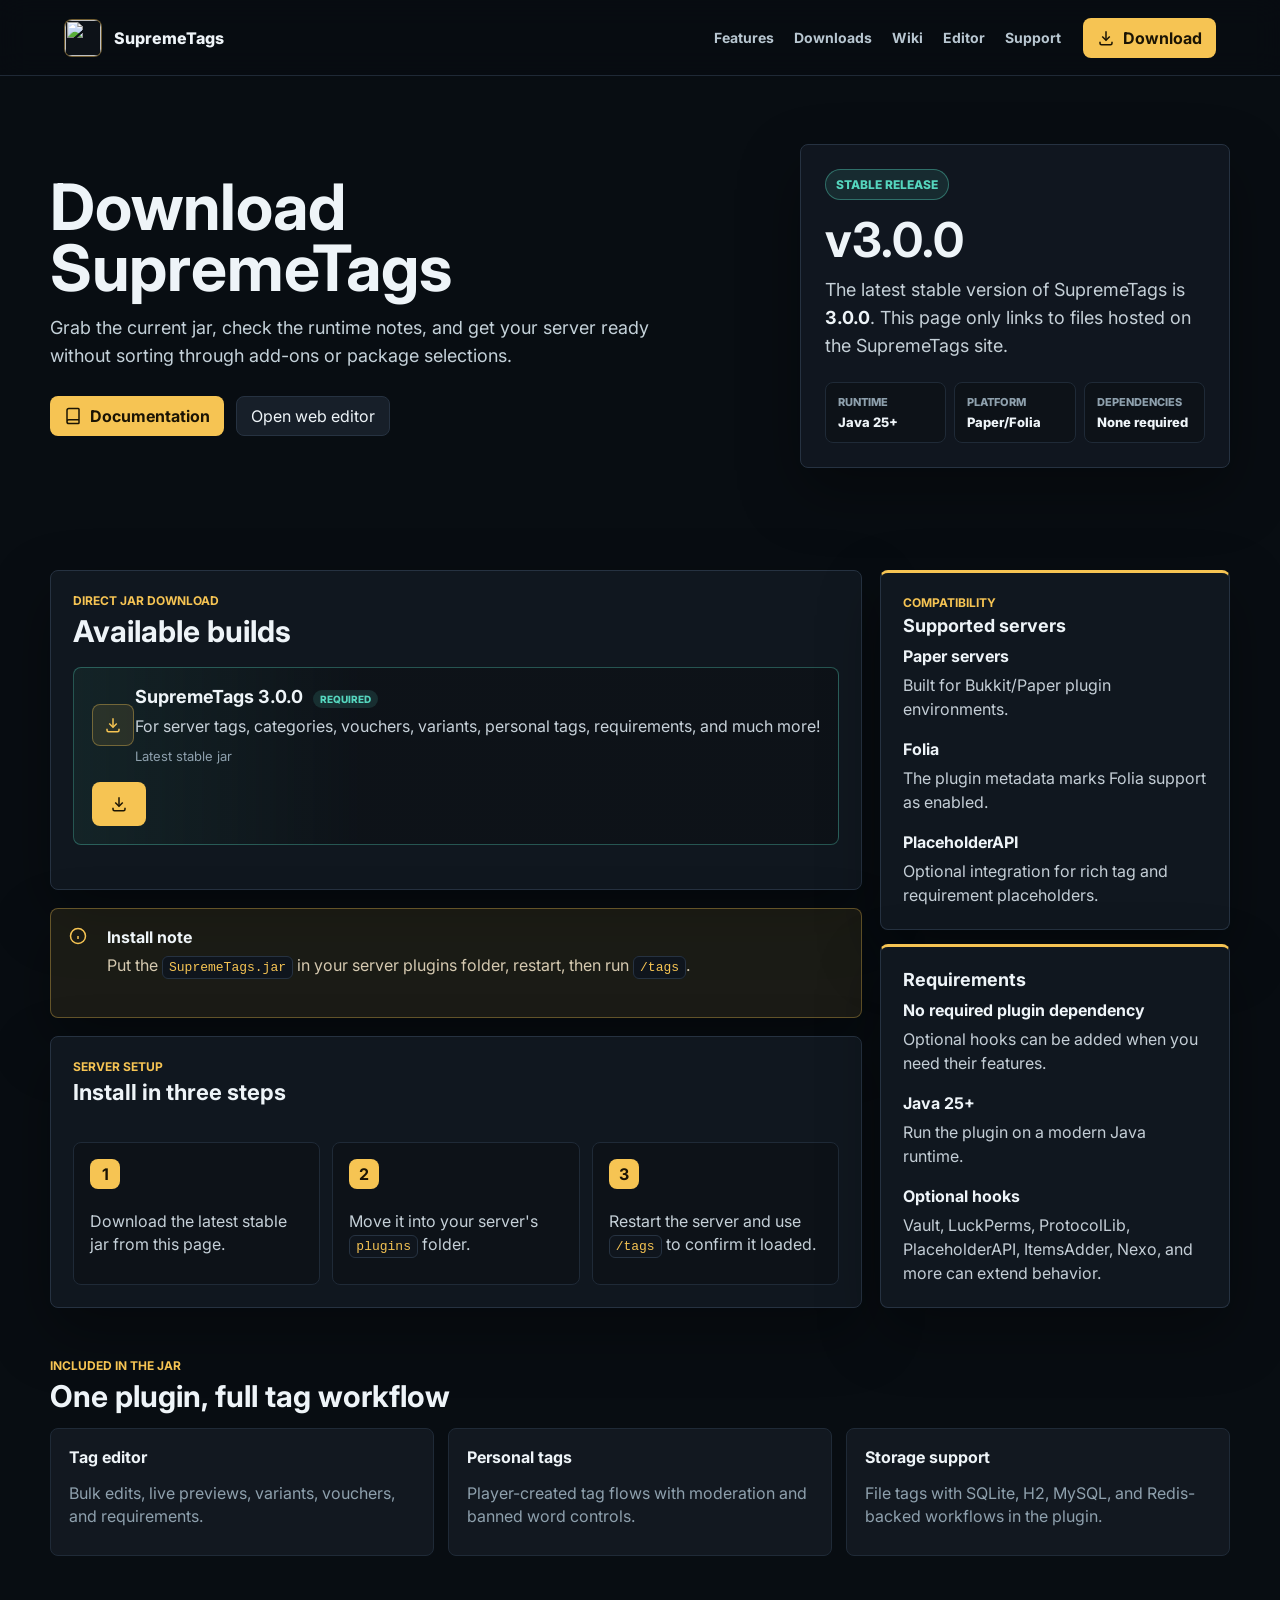
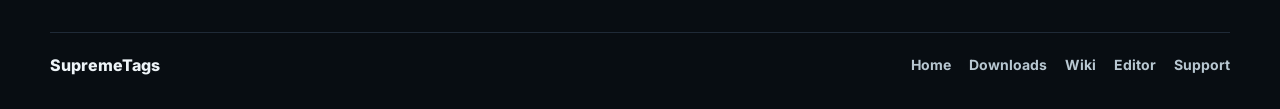
==== commit 9b17447d: "3.0.0 release" ====
--- a/downloads/index.html
+++ b/downloads/index.html
@@ -20,10 +20,11 @@
     <nav class="site-nav" aria-label="Primary navigation">
       <a href="/#features">Features</a>
       <a href="/downloads/" aria-current="page">Downloads</a>
+      <a href="/wiki/">Wiki</a>
       <a href="/editor/">Editor</a>
       <a href="https://discord.gg/PHpuzZS" target="_blank" rel="noreferrer">Support</a>
     </nav>
-    <a class="primary-button site-download-button" href="SupremeTags-2.2.9.jar" download data-release-href="stable">
+    <a class="primary-button site-download-button" href="SupremeTags-3.0.0.jar" download data-release-href="stable">
       <span data-icon="download"></span>
       Download
     </a>
@@ -31,68 +32,93 @@
 
   <main>
     <section class="download-hero">
-      <div>
-        <p class="eyebrow">On-site releases</p>
+      <div class="download-hero-copy">
+        <!-- <p class="eyebrow">On-site releases</p> -->
         <h1>Download SupremeTags</h1>
-        <p>Get the latest SupremeTags jar hosted directly by this website, plus the server requirements you need before installing.</p>
+        <p>Grab the current jar, check the runtime notes, and get your server ready without sorting through add-ons or package selections.</p>
+        <div class="download-hero-actions">
+          <a class="primary-button" href="/docs/" target="_blank" rel="noreferrer">
+            <span data-icon="book"></span>
+            Documentation
+          </a>
+          <a class="secondary-button" href="/editor/">
+            Open web editor
+          </a>
+        </div>
       </div>
+      <aside class="download-quick-card" aria-label="Latest SupremeTags release">
+        <span class="release-badge">Stable release</span>
+        <h2 data-release-version-label="stable">v3.0.0</h2>
+        <p data-release-intro>Download the current SupremeTags jar, then use the web editor from a server session when you need browser-based tag editing.</p>
+        <dl class="download-meta">
+          <div>
+            <dt>Runtime</dt>
+            <dd>Java 25+</dd>
+          </div>
+          <div>
+            <dt>Platform</dt>
+            <dd>Paper/Folia</dd>
+          </div>
+          <div>
+            <dt>Dependencies</dt>
+            <dd>None required</dd>
+          </div>
+        </dl>
+      </aside>
     </section>
 
     <section class="download-page-layout">
       <div class="download-main">
-        <article class="download-alert">
+        <section class="release-panel">
+          <div class="download-section-head">
+            <div>
+              <p class="eyebrow">Direct jar download</p>
+              <h2>Available builds</h2>
+            </div>
+          </div>
+
+          <div id="releasePackages">
+            <article class="download-package stable-release">
+              <div>
+                <h3>SupremeTags <small>RELEASE</small></h3>
+                <p>Core plugin for server tags, categories, vouchers, variants, personal tags, requirements, and much more!</p>
+                <span class="package-version">3.0.0 stable</span>
+              </div>
+              <a class="download-icon-button" href="SupremeTags-3.0.0.jar" download aria-label="Download SupremeTags 3.0.0">
+                <span data-icon="download"></span>
+              </a>
+            </article>
+          </div>
+        </section>
+
+        <section class="download-alert">
           <span data-icon="info"></span>
           <div>
             <strong>Install note</strong>
-            <p>SupremeTags depends on NBTAPI. Put both jars in your server plugins folder, restart, then run <code>/tags</code>.</p>
+            <p>
+              Put the <code>SupremeTags.jar</code> in your server plugins folder,
+              restart, then run <code>/tags</code>.
+            </p>
           </div>
-        </article>
+        </section>
 
-        <div class="download-tabs" role="tablist" aria-label="Release channel">
-          <button class="active" type="button">Stable Release</button>
-          <button type="button" disabled data-development-tab>Development Build</button>
-        </div>
-
-        <p class="release-intro" data-release-intro>The WebEditor is not yet been released, it will be released in <strong>2.2.10</strong>.</p>
-
-        <div class="download-section-head">
-          <h2>Plugins</h2>
-          <a class="primary-button" href="SupremeTags-2.2.9.jar" download data-release-href="stable">
-            <span data-icon="download"></span>
-            Download Selected
-          </a>
-        </div>
-
-        <div id="releasePackages">
-          <article class="download-package selected">
-            <label class="package-select" aria-label="SupremeTags selected">
-              <input type="checkbox" checked disabled>
-              <span></span>
-            </label>
-            <div>
-              <h3>SupremeTags <small>Required</small></h3>
-              <p>Core plugin for server tags, categories, vouchers, variants, personal tags, requirements, and much more!</p>
-              <span class="package-version">2.2.9 stable</span>
-            </div>
-            <a class="download-icon-button" href="SupremeTags-2.2.9.jar" download aria-label="Download SupremeTags 2.2.9">
-              <span data-icon="download"></span>
-            </a>
-          </article>
-        </div>
-
-        <section class="download-details">
-          <h2>Included features</h2>
-          <div class="details-grid">
-            <div><strong>Tag editor</strong><span>Bulk edits, live previews, variants, vouchers, and requirements.</span></div>
-            <div><strong>Personal tags</strong><span>Player-created tag flows with moderation and banned word controls.</span></div>
-            <div><strong>Storage support</strong><span>File tags with SQLite, H2, MySQL, and Redis-backed workflows in the plugin.</span></div>
+        <section class="download-steps">
+          <div>
+            <p class="eyebrow">Server setup</p>
+            <h2>Install in three steps</h2>
           </div>
+          <ol>
+            <li><b>1</b><span>Download the latest stable jar from this page.</span></li>
+            <li><b>2</b><span>Move it into your server's <code>plugins</code> folder.</span></li>
+            <li><b>3</b><span>Restart the server and use <code>/tags</code> to confirm it loaded.</span></li>
+          </ol>
         </section>
       </div>
 
       <aside class="download-sidebar">
         <section>
-          <h2>SupremeTags supports</h2>
+          <p class="eyebrow">Compatibility</p>
+          <h2>Supported servers</h2>
           <ul>
             <li><strong>Paper servers</strong><span>Built for Bukkit/Paper plugin environments.</span></li>
             <li><strong>Folia</strong><span>The plugin metadata marks Folia support as enabled.</span></li>
@@ -102,25 +128,40 @@
         <section>
           <h2>Requirements</h2>
           <ul>
-            <li><strong>NBTAPI is required</strong><span>Install it before starting SupremeTags.</span></li>
-            <li><strong>Java server jar</strong><span>Use the downloaded <code>.jar</code> file directly.</span></li>
+            <li><strong>No required plugin dependency</strong><span>Optional hooks can be added when you need their features.</span></li>
+            <li><strong>Java 25+</strong><span>Run the plugin on a modern Java runtime.</span></li>
             <li><strong>Optional hooks</strong><span>Vault, LuckPerms, ProtocolLib, PlaceholderAPI, ItemsAdder, Nexo, and more can extend behavior.</span></li>
           </ul>
         </section>
       </aside>
+    </section>
+
+    <section class="download-details">
+      <div class="download-details-head">
+        <p class="eyebrow">Included in the jar</p>
+        <h2>One plugin, full tag workflow</h2>
+      </div>
+      <div class="details-grid">
+        <div><strong>Tag editor</strong><span>Bulk edits, live previews, variants, vouchers, and requirements.</span></div>
+        <div><strong>Personal tags</strong><span>Player-created tag flows with moderation and banned word controls.</span></div>
+        <div><strong>Storage support</strong><span>File tags with SQLite, H2, MySQL, and Redis-backed workflows in the plugin.</span></div>
+      </div>
     </section>
   </main>
 
   <footer class="site-footer">
     <span>SupremeTags</span>
     <a href="/">Home</a>
+    <a href="/downloads/">Downloads</a>
+    <a href="/wiki/">Wiki</a>
     <a href="/editor/">Editor</a>
     <a href="https://discord.gg/PHpuzZS" target="_blank" rel="noreferrer">Support</a>
   </footer>
   <script>
     const icons = {
       download: '<svg viewBox="0 0 24 24" fill="none" stroke="currentColor"><path d="M12 3v12"/><path d="m7 10 5 5 5-5"/><path d="M4 17v2a2 2 0 0 0 2 2h12a2 2 0 0 0 2-2v-2"/></svg>',
-      info: '<svg viewBox="0 0 24 24" fill="none" stroke="currentColor"><circle cx="12" cy="12" r="10"/><path d="M12 16v-4"/><path d="M12 8h.01"/></svg>'
+      info: '<svg viewBox="0 0 24 24" fill="none" stroke="currentColor"><circle cx="12" cy="12" r="10"/><path d="M12 16v-4"/><path d="M12 8h.01"/></svg>',
+      book: '<svg viewBox="0 0 24 24" fill="none" stroke="currentColor"><path d="M4 19.5v-15A2.5 2.5 0 0 1 6.5 2H19a1 1 0 0 1 1 1v18a1 1 0 0 1-1 1H6.5a1 1 0 0 1 0-5H20"/></svg>'
     };
     document.querySelectorAll('[data-icon]').forEach((node) => {
       node.innerHTML = icons[node.dataset.icon] || '';
--- a/styles.css
+++ b/styles.css
@@ -32,7 +32,8 @@
 }
 
 .marketing-page,
-.downloads-page {
+.downloads-page,
+.wiki-page {
   background: #080d12;
 }
 
@@ -94,6 +95,7 @@
 
 .hero-section,
 .feature-strip,
+.preview-gallery,
 .downloads-section,
 .site-footer {
   width: calc(100% - 36px);
@@ -252,15 +254,18 @@
 }
 
 .rank.owner {
+  color: white;
   background: var(--gold);
 }
 
 .rank.vip {
+  color: white;
   background: var(--mint);
 }
 
 .rank.mvp {
-  background: var(--blue);
+  color: white;
+  background: #F53307;
 }
 
 .editor-mini {
@@ -328,6 +333,171 @@
 .feature-strip p {
   margin-bottom: 0;
   line-height: 1.5;
+}
+
+.preview-gallery {
+  padding: 52px 0 76px;
+}
+
+.section-heading {
+  display: grid;
+  gap: 10px;
+  max-width: 760px;
+  margin-bottom: 24px;
+}
+
+.section-heading h2 {
+  font-size: 34px;
+  line-height: 1.08;
+}
+
+.preview-grid-home {
+  display: grid;
+  grid-template-columns: repeat(3, minmax(0, 1fr));
+  gap: 14px;
+}
+
+.preview-shot {
+  display: grid;
+  gap: 14px;
+  align-content: start;
+  min-width: 0;
+  margin: 0;
+  padding: 14px;
+  border: 1px solid var(--line);
+  border-radius: 8px;
+  background: var(--panel);
+  box-shadow: var(--shadow);
+}
+
+.preview-shot-large {
+  grid-column: span 2;
+  grid-row: span 2;
+}
+
+.preview-image-button {
+  display: block;
+  width: 100%;
+  padding: 0;
+  border: 1px solid var(--line-soft);
+  border-radius: 6px;
+  background:
+    linear-gradient(135deg, rgba(246, 196, 83, .16), rgba(73, 207, 162, .1)),
+    #0d1218;
+  cursor: zoom-in;
+  overflow: hidden;
+}
+
+.preview-image-button:focus-visible {
+  outline: 2px solid var(--gold);
+  outline-offset: 3px;
+}
+
+.preview-shot img {
+  display: block;
+  width: 100%;
+  height: clamp(180px, 21vw, 260px);
+  object-fit: contain;
+}
+
+.preview-shot-large img {
+  height: clamp(300px, 34vw, 460px);
+}
+
+.preview-shot figcaption {
+  display: grid;
+  gap: 5px;
+}
+
+.preview-shot strong {
+  font-size: 16px;
+}
+
+.preview-shot span {
+  color: var(--muted);
+  font-size: 14px;
+  line-height: 1.45;
+}
+
+.lightbox-open {
+  overflow: hidden;
+}
+
+.image-lightbox {
+  position: fixed;
+  inset: 0;
+  z-index: 100;
+  display: none;
+  align-items: center;
+  justify-content: center;
+  padding: 24px;
+}
+
+.image-lightbox[aria-hidden="false"] {
+  display: flex;
+}
+
+.image-lightbox-backdrop {
+  position: absolute;
+  inset: 0;
+  border: 0;
+  background: rgba(2, 6, 10, .82);
+  cursor: zoom-out;
+}
+
+.image-lightbox-panel {
+  position: relative;
+  z-index: 1;
+  display: grid;
+  gap: 12px;
+  width: min(1180px, 96vw);
+  max-height: 92vh;
+  padding: 14px;
+  border: 1px solid var(--line);
+  border-radius: 8px;
+  background: #0d1218;
+  box-shadow: 0 30px 80px rgba(0, 0, 0, .5);
+}
+
+.image-lightbox-bar {
+  display: flex;
+  align-items: center;
+  justify-content: space-between;
+  gap: 16px;
+}
+
+.image-lightbox-close {
+  display: inline-flex;
+  align-items: center;
+  justify-content: center;
+  width: 38px;
+  height: 38px;
+  border: 1px solid var(--line);
+  border-radius: 8px;
+  background: rgba(255, 255, 255, .04);
+  color: var(--text);
+  cursor: pointer;
+}
+
+.image-lightbox-close:hover {
+  border-color: rgba(246, 196, 83, .55);
+}
+
+.image-lightbox-close svg {
+  width: 18px;
+  height: 18px;
+  stroke: currentColor;
+  stroke-width: 2;
+}
+
+.image-lightbox-panel img {
+  display: block;
+  width: 100%;
+  max-height: calc(92vh - 86px);
+  border: 1px solid var(--line-soft);
+  border-radius: 6px;
+  background: #05080c;
+  object-fit: contain;
 }
 
 .ai-disclosure {
@@ -360,32 +530,117 @@
 }
 
 .download-hero {
-  padding: 56px max(24px, calc((100vw - 1180px) / 2)) 54px;
+  display: grid;
+  grid-template-columns: minmax(0, 1fr) minmax(320px, 430px);
+  align-items: center;
+  gap: 32px;
+  min-height: 460px;
+  padding: 68px max(24px, calc((100vw - 1180px) / 2)) 74px;
   background:
-    linear-gradient(90deg, rgba(246, 196, 83, .96), rgba(222, 155, 43, .94)),
+    linear-gradient(90deg, rgba(8, 13, 18, .97) 0%, rgba(8, 13, 18, .88) 50%, rgba(8, 13, 18, .68) 100%),
     url("https://assets.badlion.net/blog/minecraft-backgrounds/minecraft-mods-back.webp") center / cover no-repeat;
-  color: #160f04;
-}
-
-.download-hero div {
-  max-width: 820px;
-}
-
-.download-hero .eyebrow,
+}
+
+.download-hero-copy {
+  min-width: 0;
+  max-width: 690px;
+}
+
+.download-hero h1 {
+  max-width: 12ch;
+  margin-bottom: 16px;
+  font-size: 64px;
+  line-height: .96;
+}
+
 .download-hero p {
-  color: #2f2108;
-}
-
-.download-hero h1 {
-  margin-bottom: 10px;
-  color: #100b03;
-  font-size: 44px;
-}
-
-.download-hero p {
+  max-width: 660px;
   margin-bottom: 0;
-  font-size: 17px;
+  color: #c4d1d9;
+  font-size: 18px;
   line-height: 1.55;
+}
+
+.download-hero-actions {
+  display: flex;
+  flex-wrap: wrap;
+  gap: 12px;
+  margin-top: 26px;
+}
+
+.download-hero-actions a,
+.download-section-head a {
+  text-decoration: none;
+}
+
+.download-quick-card,
+.release-panel,
+.download-alert,
+.download-steps,
+.download-sidebar section {
+  min-width: 0;
+  border: 1px solid var(--line);
+  border-radius: 8px;
+  background: rgba(18, 24, 32, .94);
+  box-shadow: var(--shadow);
+}
+
+.download-quick-card {
+  width: 100%;
+  max-width: 100%;
+  padding: 24px;
+  backdrop-filter: blur(10px);
+}
+
+.download-quick-card .release-badge {
+  margin-bottom: 16px;
+}
+
+.download-quick-card h2 {
+  margin-bottom: 12px;
+  font-size: 48px;
+  line-height: 1;
+}
+
+.release-intro,
+.download-quick-card p {
+  color: #c5d0d8;
+  line-height: 1.55;
+}
+
+.release-intro strong,
+.download-quick-card strong {
+  color: var(--text);
+}
+
+.download-meta {
+  display: grid;
+  grid-template-columns: repeat(3, minmax(0, 1fr));
+  gap: 8px;
+  margin: 22px 0 0;
+}
+
+.download-meta div {
+  min-width: 0;
+  padding: 12px;
+  border: 1px solid var(--line-soft);
+  border-radius: 8px;
+  background: #0d1218;
+}
+
+.download-meta dt {
+  color: var(--muted);
+  font-size: 11px;
+  font-weight: 800;
+  text-transform: uppercase;
+}
+
+.download-meta dd {
+  margin: 5px 0 0;
+  color: var(--text);
+  font-size: 13px;
+  font-weight: 800;
+  overflow-wrap: anywhere;
 }
 
 .download-hero h1,
@@ -394,18 +649,23 @@
 .release-intro,
 .download-package h3,
 .download-package p,
-.download-sidebar li {
+.download-sidebar li,
+.download-steps li {
   overflow-wrap: anywhere;
 }
 
-.download-page-layout {
-  display: grid;
-  grid-template-columns: minmax(0, 1fr) minmax(290px, 360px);
-  gap: 18px;
+.download-page-layout,
+.download-details {
   width: calc(100% - 36px);
   max-width: 1180px;
   margin: 0 auto;
-  padding: 16px 0 76px;
+}
+
+.download-page-layout {
+  display: grid;
+  grid-template-columns: minmax(0, 1fr) minmax(290px, 350px);
+  gap: 18px;
+  padding: 28px 0 32px;
 }
 
 .download-main {
@@ -414,96 +674,71 @@
   min-width: 0;
 }
 
+.release-panel,
+.download-steps,
+.download-sidebar section {
+  padding: 22px;
+}
+
 .download-alert {
   display: grid;
-  grid-template-columns: 22px 1fr;
+  grid-template-columns: 24px 1fr;
   gap: 14px;
   padding: 18px;
-  border-left: 4px solid var(--gold);
-  border-radius: 4px;
-  background: rgba(104, 36, 17, .74);
+  border-color: rgba(246, 196, 83, .34);
+  background: rgba(246, 196, 83, .08);
+}
+
+.download-alert [data-icon] {
+  color: var(--gold);
 }
 
 .download-alert p {
   margin: 6px 0 0;
-  color: #f1d8c8;
+  color: #d5c9b0;
   line-height: 1.5;
-}
-
-.download-tabs {
-  display: grid;
-  grid-template-columns: repeat(2, minmax(0, 1fr));
-  min-height: 38px;
-  padding: 4px;
-  border-radius: 4px;
-  background: #12161b;
-}
-
-.download-tabs button {
-  min-height: 30px;
-  border-radius: 3px;
-  background: transparent;
-  color: #aeb9c3;
-  font-weight: 800;
-  cursor: pointer;
-}
-
-.download-tabs button.active {
-  background: #2a2e34;
-  color: var(--text);
-}
-
-.download-tabs button:disabled {
-  color: #59636e;
-  cursor: not-allowed;
-}
-
-.release-intro {
-  margin: 0;
-  color: #c5d0d8;
-  line-height: 1.55;
-}
-
-.release-intro strong {
-  color: var(--text);
 }
 
 .download-section-head {
   display: flex;
-  align-items: center;
+  align-items: flex-start;
   justify-content: space-between;
   gap: 16px;
-  margin-top: 14px;
 }
 
 .download-section-head h2 {
   margin: 0;
-  font-size: 28px;
-}
-
-.download-section-head a {
-  text-decoration: none;
+  font-size: 30px;
+}
+
+#releasePackages {
+  display: grid;
+  gap: 12px;
+  margin-top: 18px;
 }
 
 .download-package {
   display: grid;
-  grid-template-columns: 22px minmax(0, 1fr) auto;
+  grid-template-columns: minmax(0, 1fr) auto;
   align-items: center;
-  gap: 14px;
-  padding: 20px 14px;
-  border-radius: 8px;
-  background: #050607;
-  box-shadow: var(--shadow);
-}
-
-#releasePackages {
-  display: grid;
-  gap: 14px;
+  gap: 18px;
+  width: 100%;
+  min-width: 0;
+  padding: 18px;
+  border: 1px solid var(--line-soft);
+  border-radius: 8px;
+  background: #0d1218;
+}
+
+.download-package.stable-release {
+  border-color: rgba(85, 214, 190, .34);
+  background:
+    linear-gradient(90deg, rgba(85, 214, 190, .09), rgba(13, 18, 24, .96) 38%),
+    #0d1218;
 }
 
 .download-package.coming-soon {
-  border: 1px solid var(--line-soft);
-  background: rgba(5, 6, 7, .58);
+  background: rgba(13, 18, 24, .56);
 }
 
 .download-package.coming-soon h3,
@@ -512,97 +747,134 @@
   opacity: .72;
 }
 
-.package-select input {
-  position: absolute;
-  opacity: 0;
-  pointer-events: none;
-}
-
-.package-select span {
+.package-mark {
   display: grid;
   place-items: center;
-  width: 22px;
-  height: 22px;
-  border: 1px solid #3a424c;
-  border-radius: 5px;
-  background: #252a32;
-}
-
-.package-select input:checked + span::before {
-  content: "";
-  width: 10px;
-  height: 6px;
-  border-left: 2px solid var(--gold);
-  border-bottom: 2px solid var(--gold);
-  transform: rotate(-45deg) translateY(-1px);
+  width: 42px;
+  height: 42px;
+  border: 1px solid rgba(246, 196, 83, .36);
+  border-radius: 8px;
+  background: rgba(246, 196, 83, .1);
+  color: var(--gold);
+}
+
+.package-mark[data-icon] {
+  width: 42px;
+  height: 42px;
+}
+
+.package-mark svg {
+  width: 18px;
+  height: 18px;
+  stroke-width: 2;
 }
 
 .download-package h3 {
-  margin-bottom: 8px;
-  color: var(--blue);
+  margin: 0 0 8px;
+  color: var(--text);
   font-size: 18px;
+  line-height: 1.2;
+  overflow-wrap: normal;
+  word-break: normal;
 }
 
 .download-package small {
   margin-left: 6px;
   padding: 3px 7px;
   border-radius: 999px;
-  background: rgba(246, 196, 83, .18);
-  color: var(--gold);
+  background: rgba(85, 214, 190, .14);
+  color: var(--mint);
   font-size: 10px;
   font-weight: 800;
   text-transform: uppercase;
 }
 
 .download-package p {
-  margin-bottom: 10px;
+  max-width: none;
+  margin: 0 0 10px;
   color: #c7d1d9;
   line-height: 1.45;
+  overflow-wrap: normal;
+  word-break: normal;
 }
 
 .package-version {
+  display: block;
   color: var(--muted);
   font-size: 13px;
 }
 
 .download-icon-button {
-  display: grid;
-  place-items: center;
-  width: 70px;
-  height: 42px;
-  border-radius: 6px;
+  display: inline-flex;
+  align-items: center;
+  justify-content: center;
+  width: 54px;
+  height: 44px;
+  border: 1px solid rgba(246, 196, 83, .45);
+  border-radius: 8px;
   background: var(--gold);
   color: #1b1404;
+  cursor: pointer;
+  text-decoration: none;
+  transition:
+    transform .15s ease,
+    filter .15s ease,
+    box-shadow .15s ease;
+}
+
+.download-icon-button:active {
+  transform: translateY(0);
+}
+
+.download-icon-button svg {
+  width: 18px;
+  height: 18px;
+  stroke: currentColor;
+  stroke-width: 2;
 }
 
 .download-icon-button.disabled {
-  background: #2a2e34;
+  background: #202832;
   color: #687481;
   cursor: not-allowed;
 }
 
-.download-details {
-  margin-top: 28px;
-}
-
-.details-grid {
+.download-steps {
+  display: grid;
+  gap: 18px;
+}
+
+.download-steps ol {
   display: grid;
   grid-template-columns: repeat(3, minmax(0, 1fr));
-  gap: 14px;
-  margin-top: 12px;
-}
-
-.details-grid div {
-  display: grid;
-  gap: 7px;
+  gap: 12px;
+  margin: 0;
+  padding: 0;
+  list-style: none;
+}
+
+.download-steps li {
+  display: grid;
+  gap: 10px;
+  min-height: 132px;
   padding: 16px;
   border: 1px solid var(--line-soft);
   border-radius: 8px;
-  background: var(--panel);
-}
-
-.details-grid span {
-  color: var(--muted);
+  background: #0d1218;
+}
+
+.download-steps b {
+  display: grid;
+  place-items: center;
+  width: 30px;
+  height: 30px;
+  border-radius: 8px;
+  background: var(--gold);
+  color: #1b1404;
+}
+
+.download-steps span {
+  color: #c5d0d8;
   line-height: 1.45;
 }
 
@@ -614,13 +886,11 @@
 }
 
 .download-sidebar section {
-  padding: 18px;
-  border-left: 4px solid var(--gold);
-  background: #24282e;
+  border-top: 3px solid var(--gold);
 }
 
 .download-sidebar h2 {
-  font-size: 16px;
+  font-size: 18px;
 }
 
 .download-sidebar ul {
@@ -643,6 +913,41 @@
 
 .download-sidebar span {
   color: #c4ced6;
+}
+
+.download-details {
+  padding: 18px 0 76px;
+}
+
+.download-details-head {
+  max-width: 660px;
+  margin-bottom: 14px;
+}
+
+.download-details-head h2 {
+  margin-bottom: 0;
+  font-size: 30px;
+}
+
+.details-grid {
+  display: grid;
+  grid-template-columns: repeat(3, minmax(0, 1fr));
+  gap: 14px;
+}
+
+.details-grid div {
+  display: grid;
+  gap: 7px;
+  min-height: 128px;
+  padding: 18px;
+  border: 1px solid var(--line-soft);
+  border-radius: 8px;
+  background: var(--panel);
+}
+
+.details-grid span {
+  color: var(--muted);
+  line-height: 1.45;
 }
 
 .section-heading {
@@ -788,20 +1093,21 @@
   grid-template-columns: 280px minmax(0, 1fr);
   width: 100%;
   max-width: 100vw;
-  min-height: 100vh;
-  overflow-x: hidden;
+  height: 100vh;
+  min-height: 0;
+  overflow: hidden;
 }
 
 .sidebar {
-  position: sticky;
-  top: 0;
   display: flex;
   flex-direction: column;
   gap: 26px;
   height: 100vh;
+  min-height: 0;
   padding: 24px;
   border-right: 1px solid var(--line-soft);
   background: #0e141b;
+  overflow: hidden;
 }
 
 .brand {
@@ -912,8 +1218,10 @@
   min-width: 0;
   width: 100%;
   max-width: 100%;
+  height: 100vh;
   padding: 28px;
   overflow-x: hidden;
+  overflow-y: auto;
 }
 
 .topbar {
@@ -992,6 +1300,11 @@
   color: var(--text);
 }
 
+.icon-button:disabled {
+  opacity: .45;
+  cursor: not-allowed;
+}
+
 .ghost-button {
   border: 1px solid var(--line);
   background: transparent;
@@ -1088,8 +1401,8 @@
 .editor-grid {
   display: grid;
   grid-template-columns: minmax(260px, 380px) minmax(0, 1fr);
+  align-items: start;
   gap: 16px;
-  min-height: calc(100vh - 142px);
   min-width: 0;
 }
 
@@ -1162,6 +1475,7 @@
 
 .tag-list-panel {
   min-height: 0;
+  max-height: calc(100vh - 174px);
   overflow: hidden;
 }
 
@@ -1180,7 +1494,7 @@
 .tag-list {
   display: grid;
   gap: 8px;
-  max-height: calc(100vh - 220px);
+  max-height: calc(100vh - 228px);
   overflow-y: auto;
   overflow-x: hidden;
   padding: 12px;
@@ -1254,15 +1568,23 @@
   overflow-wrap: anywhere;
 }
 
+.details-tab-row {
+  display: flex;
+  align-items: flex-end;
+  justify-content: space-between;
+  gap: 12px;
+  padding: 10px 12px 0;
+  border-bottom: 1px solid var(--line-soft);
+}
+
 .tab-strip {
   display: flex;
   gap: 4px;
   overflow-x: auto;
-  padding: 10px 12px 0;
-  border-bottom: 1px solid var(--line-soft);
 }
 
 .tab-button {
+  flex: 0 0 auto;
   padding: 11px 12px;
   border-radius: 8px 8px 0 0;
   background: transparent;
@@ -1274,6 +1596,103 @@
 .tab-button.active {
   background: var(--panel-2);
   color: var(--text);
+}
+
+.tag-actions-menu {
+  position: relative;
+  flex: 0 0 auto;
+  padding-bottom: 4px;
+}
+
+.tag-actions-menu > summary {
+  list-style: none;
+  user-select: none;
+}
+
+.ellipsis-icon,
+.ellipsis-icon::before,
+.ellipsis-icon::after {
+  width: 3px;
+  height: 3px;
+  border-radius: 50%;
+  background: currentColor;
+}
+
+.ellipsis-icon {
+  position: relative;
+  display: block;
+}
+
+.ellipsis-icon::before,
+.ellipsis-icon::after {
+  content: "";
+  position: absolute;
+  top: 0;
+}
+
+.ellipsis-icon::before {
+  left: -6px;
+}
+
+.ellipsis-icon::after {
+  left: 6px;
+}
+
+.tag-actions-menu > summary::-webkit-details-marker {
+  display: none;
+}
+
+.tag-action-buttons {
+  position: absolute;
+  z-index: 15;
+  top: calc(100% + 6px);
+  right: 0;
+  display: grid;
+  min-width: 198px;
+  padding: 8px;
+  border: 1px solid var(--line);
+  border-radius: 8px;
+  background: #101720;
+  box-shadow: var(--shadow);
+}
+
+.menu-action-button {
+  display: flex;
+  align-items: center;
+  gap: 10px;
+  width: 100%;
+  min-height: 38px;
+  padding: 0 12px;
+  border-radius: 7px;
+  background: transparent;
+  color: var(--text);
+  cursor: pointer;
+  text-align: left;
+  white-space: nowrap;
+}
+
+.menu-action-button svg {
+  width: 16px;
+  height: 16px;
+  stroke-width: 2;
+}
+
+.menu-action-button:hover {
+  background: var(--panel-2);
+}
+
+.menu-divider {
+  height: 1px;
+  margin: 6px -8px;
+  background: var(--line);
+}
+
+.danger-action-button {
+  color: #ff6b6b;
+}
+
+.danger-action-button:hover {
+  background: rgba(255, 85, 85, .1);
 }
 
 .tab-panel {
@@ -1484,7 +1903,7 @@
 
 .version-grid {
   display: grid;
-  grid-template-columns: repeat(3, minmax(0, 1fr));
+  grid-template-columns: repeat(4, minmax(0, 1fr));
   gap: 12px;
 }
 
@@ -1576,6 +1995,60 @@
   margin-top: 14px;
 }
 
+.color-workbench,
+.output-panel {
+  min-width: 0;
+  border: 1px solid var(--line-soft);
+  border-radius: 8px;
+  background: var(--panel);
+  box-shadow: var(--shadow);
+}
+
+.color-head,
+.output-head,
+.color-stop-head,
+.preview-server-row {
+  display: flex;
+  align-items: center;
+  justify-content: space-between;
+  gap: 14px;
+  min-width: 0;
+}
+
+.color-head {
+  margin-bottom: 14px;
+}
+
+.color-head h2,
+.output-head h2 {
+  margin-bottom: 0;
+}
+
+.color-stop-head span,
+.preview-server-row span {
+  color: var(--muted);
+  font-size: 12px;
+  font-weight: 700;
+  text-transform: uppercase;
+}
+
+.minimessage-hint {
+  margin: 8px 0 0;
+  color: var(--muted);
+  font-size: 13px;
+  line-height: 1.45;
+}
+
+.minimessage-hint a {
+  color: var(--mint);
+  font-weight: 800;
+  text-decoration: none;
+}
+
+.minimessage-hint a:hover {
+  text-decoration: underline;
+}
+
 .format-tools {
   display: flex;
   flex-wrap: wrap;
@@ -1583,7 +2056,10 @@
   margin: 12px 0 4px;
 }
 
-.format-tools button {
+.format-tools > button,
+.format-color-picker > button {
+  display: inline-grid;
+  place-items: center;
   min-width: 40px;
   height: 34px;
   padding: 0 10px;
@@ -1594,9 +2070,276 @@
   cursor: pointer;
 }
 
+.format-color-picker {
+  position: relative;
+  display: inline-grid;
+}
+
+.format-color-button {
+  width: 46px;
+  min-width: 46px;
+  padding: 0;
+}
+
+#formatColorSwatch {
+  width: 22px;
+  height: 18px;
+  border: 1px solid rgba(255, 255, 255, .34);
+  border-radius: 4px;
+  background: #ffffff;
+}
+
+.format-color-input {
+  position: absolute;
+  width: 1px;
+  height: 1px;
+  opacity: .01;
+  pointer-events: none;
+}
+
+.format-color-popover {
+  top: 40px;
+  left: 0;
+}
+
+.color-mode-tabs {
+  display: grid;
+  grid-template-columns: repeat(3, minmax(0, 1fr));
+  gap: 4px;
+  margin-top: 14px;
+  padding: 4px;
+  border: 1px solid var(--line);
+  border-radius: 8px;
+  background: #0d1218;
+}
+
+.color-mode-tabs button {
+  display: inline-flex;
+  align-items: center;
+  justify-content: center;
+  gap: 8px;
+  min-height: 42px;
+  padding: 0 10px;
+  border-radius: 7px;
+  background: transparent;
+  color: var(--muted);
+  cursor: pointer;
+}
+
+.color-mode-tabs button.active {
+  background: #2f7df2;
+  color: #fff;
+}
+
+.color-mode-tabs svg {
+  width: 18px;
+  height: 18px;
+}
+
 .color-row {
   align-items: end;
   margin: 4px 0 16px;
+}
+
+.command-actions .switch-row {
+  min-width: 170px;
+  margin-top: 0;
+}
+
+.color-stop-panel {
+  margin-top: 16px;
+  padding: 14px;
+  border: 1px solid var(--line);
+  border-radius: 8px;
+  background: var(--panel-2);
+}
+
+.color-stop-head {
+  padding-bottom: 12px;
+  border-bottom: 1px solid var(--line);
+}
+
+.color-stop-head > div:first-child {
+  display: grid;
+  gap: 4px;
+}
+
+.stepper-actions {
+  display: flex;
+  gap: 8px;
+}
+
+.color-stops {
+  display: grid;
+  gap: 8px;
+  margin-top: 12px;
+}
+
+.color-stops.empty {
+  display: block;
+}
+
+.color-mode-note {
+  margin: 0;
+  color: var(--muted);
+  line-height: 1.45;
+}
+
+.color-stop-row {
+  position: relative;
+  display: grid;
+  grid-template-columns: 28px 50px minmax(0, 1fr) 38px;
+  align-items: center;
+  gap: 8px;
+}
+
+.color-stop-row.active > span {
+  border-color: rgba(85, 214, 190, .62);
+  background: rgba(85, 214, 190, .12);
+  color: var(--mint);
+}
+
+.color-stop-row > span {
+  display: grid;
+  place-items: center;
+  width: 28px;
+  height: 34px;
+  border: 1px solid var(--line);
+  border-radius: 7px;
+  color: var(--muted);
+  font-size: 12px;
+  font-weight: 800;
+}
+
+.color-swatch-button {
+  display: grid;
+  place-items: center;
+  height: 38px;
+  padding: 4px;
+  border: 1px solid var(--line);
+  border-radius: 8px;
+  background: var(--panel);
+  cursor: pointer;
+}
+
+.color-swatch-button span {
+  width: 100%;
+  height: 100%;
+  border-radius: 5px;
+  background: var(--stop-color);
+}
+
+.color-stop-row input[type="text"] {
+  height: 38px;
+  font-family: ui-monospace, SFMono-Regular, Menlo, Consolas, monospace;
+  text-transform: uppercase;
+}
+
+.color-stop-row .danger-button {
+  width: 38px;
+  height: 38px;
+}
+
+.color-picker-popover {
+  position: absolute;
+  z-index: 20;
+  top: 44px;
+  left: 36px;
+  width: min(220px, calc(100vw - 48px));
+  display: grid;
+  gap: 8px;
+  padding: 10px;
+  border: 1px solid var(--line);
+  border-radius: 8px;
+  background: #101720;
+  box-shadow: var(--shadow);
+}
+
+.color-picker-popover[hidden] {
+  display: none;
+}
+
+.color-picker-control {
+  width: 100%;
+  height: 42px;
+  padding: 4px;
+  cursor: pointer;
+}
+
+.color-picker-presets {
+  display: grid;
+  grid-template-columns: repeat(7, minmax(0, 1fr));
+  gap: 6px;
+}
+
+.color-preset {
+  width: 100%;
+  min-width: 0;
+  aspect-ratio: 1;
+  border: 1px solid rgba(255, 255, 255, .24);
+  border-radius: 5px;
+  cursor: pointer;
+}
+
+.color-preset:hover {
+  transform: translateY(-1px);
+  border-color: rgba(255, 255, 255, .58);
+}
+
+.danger-button:disabled {
+  opacity: .45;
+  cursor: not-allowed;
+}
+
+.output-panel {
+  display: grid;
+  align-content: start;
+  gap: 14px;
+}
+
+.minimessage-preview {
+  min-height: 176px;
+  padding: 16px;
+  border: 1px solid var(--line);
+  border-radius: 8px;
+  background:
+    linear-gradient(180deg, rgba(18, 24, 32, .94), rgba(13, 18, 24, .96)),
+    #0d1218;
+}
+
+.preview-server-row {
+  justify-content: flex-start;
+}
+
+.server-icon {
+  display: grid;
+  place-items: center;
+  flex: 0 0 auto;
+  width: 42px;
+  height: 42px;
+  border: 1px solid rgba(246, 196, 83, .48);
+  border-radius: 8px;
+  background: linear-gradient(135deg, #6c5ce7, #2f8cff);
+  color: #fff;
+  font-weight: 800;
+}
+
+.preview-server-row div:last-child {
+  display: grid;
+  gap: 6px;
+  min-width: 0;
+}
+
+.preview-server-row strong {
+  min-height: 28px;
+  overflow-wrap: anywhere;
+  font-size: 22px;
+}
+
+#colorOutput {
+  min-height: 170px;
+  font-family: ui-monospace, SFMono-Regular, Menlo, Consolas, monospace;
+  cursor: copy;
 }
 
 .session-layout {
@@ -1982,6 +2725,7 @@
   }
 
   .hero-section,
+  .download-hero,
   .download-layout,
   .download-page-layout,
   .details-grid {
@@ -1991,6 +2735,14 @@
   .hero-section {
     min-height: auto;
     padding-top: 54px;
+  }
+
+  .download-hero {
+    min-height: auto;
+  }
+
+  .download-quick-card {
+    max-width: 640px;
   }
 
   .hero-copy h1 {
@@ -2063,6 +2815,7 @@
 
   .hero-section,
   .feature-strip,
+  .preview-gallery,
   .downloads-section,
   .site-footer {
     width: calc(100% - 28px);
@@ -2095,50 +2848,131 @@
 
   .mini-stat-grid,
   .feature-strip,
+  .preview-grid-home,
   .release-meta,
-  .download-tabs {
+  .download-meta,
+  .download-steps ol {
     grid-template-columns: 1fr;
   }
 
+  .preview-shot-large {
+    grid-column: auto;
+    grid-row: auto;
+  }
+
+  .preview-shot img,
+  .preview-shot-large img {
+    height: clamp(170px, 58vw, 300px);
+  }
+
+  .image-lightbox {
+    padding: 12px;
+  }
+
+  .image-lightbox-panel {
+    width: 100%;
+    max-height: 94vh;
+    padding: 10px;
+  }
+
+  .image-lightbox-panel img {
+    max-height: calc(94vh - 78px);
+  }
+
   .download-hero {
-    padding: 38px 14px 40px;
+    gap: 24px;
+    overflow: hidden;
+    padding: 42px 14px 46px;
   }
 
   .download-hero h1 {
-    max-width: 10ch;
-    font-size: 36px;
+    max-width: 11ch;
+    font-size: 42px;
     line-height: 1.05;
+  }
+
+  .download-hero-actions {
+    align-items: stretch;
+    flex-direction: column;
+  }
+
+  .download-hero-actions a {
+    width: 100%;
+  }
+
+  .download-quick-card {
+    width: 100%;
+    max-width: 100%;
+    padding: 18px;
+  }
+
+  .download-quick-card h2 {
+    font-size: 38px;
   }
 
   .download-hero p,
   .download-alert p,
   .release-intro,
   .download-package p {
-    max-width: 31ch;
+    max-width: none;
+  }
+
+  .download-page-layout,
+  .download-details {
+    width: calc(100% - 28px);
   }
 
   .download-page-layout {
-    width: calc(100% - 28px);
     padding-bottom: 52px;
   }
 
-  .download-section-head,
+  .download-section-head {
+    align-items: stretch;
+    flex-direction: column;
+  }
+
+  .download-section-head .primary-button {
+    width: 100%;
+  }
+
   .download-package {
+    grid-template-columns: 1fr;
     align-items: stretch;
-    grid-template-columns: 1fr;
-  }
-
-  .download-section-head {
-    flex-direction: column;
-  }
-
-  .download-section-head .primary-button,
+  }
+
   .download-icon-button {
-    width: 100%;
-  }
-
-  .download-icon-button {
+    display: inline-flex;
+    align-items: center;
+    justify-content: center;
+    width: 54px;
     height: 44px;
+    border: 1px solid rgba(246, 196, 83, .45);
+    border-radius: 8px;
+    background: var(--gold);
+    color: #1b1404;
+    cursor: pointer;
+    text-decoration: none;
+    transition:
+      transform .15s ease,
+      filter .15s ease,
+      box-shadow .15s ease;
+  }
+
+  .download-icon-button:hover {
+    filter: brightness(1.06);
+    transform: translateY(-1px);
+    box-shadow: 0 8px 20px rgba(246, 196, 83, .18);
+  }
+
+  .download-icon-button:active {
+    transform: translateY(0);
+  }
+
+  .download-icon-button svg {
+    width: 18px;
+    height: 18px;
+    stroke: currentColor;
+    stroke-width: 2;
   }
 
   .download-package small {
@@ -2167,6 +3001,9 @@
 
   .app-shell {
     display: block;
+    height: auto;
+    min-height: 100vh;
+    overflow: visible;
   }
 
   .sidebar {
@@ -2175,6 +3012,7 @@
     flex-direction: row;
     align-items: center;
     overflow-x: auto;
+    overflow-y: hidden;
     border-right: 0;
     border-bottom: 1px solid var(--line-soft);
   }
@@ -2189,17 +3027,31 @@
   }
 
   .workspace {
+    height: auto;
     padding: 18px;
+    overflow: visible;
   }
 
   .topbar,
   .toolbar,
   .details-header,
   .topbar-actions,
+  .color-head,
+  .output-head,
   .color-row,
   .requirement-head {
     align-items: stretch;
     flex-direction: column;
+  }
+
+  .details-tab-row {
+    align-items: stretch;
+    flex-direction: column;
+    padding-bottom: 10px;
+  }
+
+  .tag-action-buttons {
+    justify-content: flex-end;
   }
 
   .toolbar > select,
@@ -2246,7 +3098,723 @@
     flex-direction: column;
   }
 
+  .color-stop-row {
+    grid-template-columns: 28px 44px minmax(0, 1fr) 38px;
+  }
+
+  .command-actions {
+    align-items: stretch;
+    flex-direction: column;
+  }
+
   .tag-list {
     max-height: 360px;
   }
 }
+
+.wiki-layout {
+  display: grid;
+  grid-template-columns: minmax(240px, 282px) minmax(0, 1fr);
+  gap: 28px;
+  width: calc(100% - 36px);
+  max-width: 1180px;
+  margin: 0 auto;
+  padding: 34px 0 76px;
+}
+
+.wiki-sidebar {
+  position: sticky;
+  top: 94px;
+  align-self: start;
+  min-width: 0;
+  max-height: calc(100vh - 116px);
+  padding: 18px;
+  overflow: auto;
+  border: 1px solid var(--line);
+  border-radius: 8px;
+  background: rgba(18, 24, 32, .94);
+  box-shadow: var(--shadow);
+}
+
+.wiki-sidebar-top {
+  padding-bottom: 16px;
+  border-bottom: 1px solid var(--line-soft);
+}
+
+.wiki-sidebar h2 {
+  margin: 0;
+  color: var(--text);
+  font-size: 22px;
+  line-height: 1.15;
+}
+
+.wiki-sidebar-top span {
+  display: block;
+  margin-top: 7px;
+  color: var(--muted);
+  font-size: 13px;
+}
+
+.wiki-search {
+  display: grid;
+  gap: 8px;
+  margin: 16px 0;
+}
+
+.wiki-search span {
+  color: var(--muted);
+  font-size: 12px;
+  font-weight: 800;
+  text-transform: uppercase;
+}
+
+.wiki-search input {
+  width: 100%;
+  min-height: 42px;
+  border: 1px solid var(--line-soft);
+  border-radius: 8px;
+  background: #0d1218;
+  color: var(--text);
+  font: inherit;
+  font-size: 14px;
+  outline: 0;
+  padding: 0 12px;
+}
+
+.wiki-search input:focus {
+  border-color: rgba(246, 196, 83, .6);
+  box-shadow: 0 0 0 3px rgba(246, 196, 83, .1);
+}
+
+.wiki-nav {
+  display: grid;
+  gap: 3px;
+  list-style: none;
+  margin: 0;
+  padding: 0;
+}
+
+.wiki-nav a {
+  display: flex;
+  align-items: center;
+  min-height: 36px;
+  padding: 8px 10px;
+  border-radius: 8px;
+  color: #b9c6cf;
+  font-size: 14px;
+  font-weight: 700;
+  line-height: 1.25;
+  text-decoration: none;
+  transition:
+    background .15s ease,
+    color .15s ease;
+}
+
+.wiki-nav a:hover {
+  color: var(--text);
+  background: rgba(255, 255, 255, .04);
+}
+
+.wiki-nav a.active {
+  color: #1b1404;
+  background: var(--gold);
+}
+
+.wiki-nav .wiki-sublabel {
+  margin: 14px 0 3px;
+  padding: 0 10px;
+  color: var(--muted-2);
+  font-size: 11px;
+  font-weight: 800;
+  text-transform: uppercase;
+}
+
+.wiki-empty {
+  padding: 10px;
+  color: var(--muted);
+  font-size: 14px;
+}
+
+.wiki-content {
+  min-width: 0;
+  padding: 2px 0 0;
+}
+
+.wiki-content h1,
+.wiki-content h2,
+.wiki-content h3,
+.wiki-content p,
+.wiki-content li,
+.wiki-content th,
+.wiki-content td {
+  overflow-wrap: anywhere;
+}
+
+.wiki-content h1 {
+  margin-bottom: 18px;
+  color: var(--text);
+  font-size: 48px;
+  line-height: 1;
+}
+
+.wiki-content h2 {
+  margin-top: 34px;
+  margin-bottom: 12px;
+  color: var(--text);
+  font-size: 28px;
+  line-height: 1.15;
+}
+
+.wiki-content h2:first-child {
+  margin-top: 0;
+}
+
+.wiki-content h3 {
+  margin-top: 24px;
+  margin-bottom: 10px;
+  color: var(--text);
+  font-size: 20px;
+  line-height: 1.2;
+}
+
+.wiki-content p {
+  max-width: 780px;
+  margin-bottom: 14px;
+  color: #bdc9d1;
+  line-height: 1.65;
+}
+
+.wiki-content ul,
+.wiki-content ol {
+  max-width: 830px;
+  margin: 0 0 16px;
+  padding-left: 24px;
+  color: #bdc9d1;
+}
+
+.wiki-content li {
+  margin-bottom: 7px;
+  line-height: 1.55;
+}
+
+.wiki-content a {
+  color: var(--gold);
+}
+
+.wiki-content pre {
+  max-width: 100%;
+  margin: 16px 0;
+  padding: 16px;
+  overflow: auto;
+  border: 1px solid var(--line-soft);
+  border-radius: 8px;
+  background: #0d1218;
+}
+
+.wiki-content pre code {
+  border: 0;
+  padding: 0;
+  background: transparent;
+  color: #e8eef2;
+  white-space: pre;
+}
+
+.wiki-content code {
+  border: 1px solid rgba(246, 196, 83, .16);
+  border-radius: 5px;
+  background: rgba(246, 196, 83, .08);
+  color: var(--gold);
+  font-family: "SFMono-Regular", Consolas, "Liberation Mono", Menlo, monospace;
+  font-size: .88em;
+  padding: 2px 6px;
+}
+
+.wiki-content table {
+  display: block;
+  width: 100%;
+  max-width: 100%;
+  margin: 16px 0 22px;
+  overflow-x: auto;
+  border-collapse: collapse;
+  font-size: 14px;
+}
+
+.wiki-content th,
+.wiki-content td {
+  min-width: 160px;
+  border: 1px solid var(--line-soft);
+  padding: 11px 12px;
+  text-align: left;
+  vertical-align: top;
+}
+
+.wiki-content th {
+  background: var(--panel);
+  color: var(--text);
+  font-weight: 800;
+}
+
+.wiki-content td {
+  color: #bfccd4;
+  background: rgba(13, 18, 24, .78);
+}
+
+.wiki-hero {
+  position: relative;
+  min-height: 330px;
+  margin-bottom: 22px;
+  padding: clamp(30px, 5vw, 48px);
+  overflow: hidden;
+  border: 1px solid var(--line);
+  border-radius: 8px;
+  background:
+    linear-gradient(90deg, rgba(13, 18, 24, .98) 0%, rgba(13, 18, 24, .88) 48%, rgba(13, 18, 24, .56) 100%),
+    url("https://assets.badlion.net/blog/minecraft-backgrounds/minecraft-mods-back.webp") center / cover no-repeat;
+  box-shadow: var(--shadow);
+}
+
+.wiki-hero h1 {
+  max-width: 12ch;
+  margin-bottom: 16px;
+  font-size: 68px;
+}
+
+.wiki-hero p {
+  max-width: 680px;
+  color: #d1dbe1;
+  font-size: 18px;
+}
+
+.wiki-badges {
+  display: flex;
+  flex-wrap: wrap;
+  gap: 8px;
+  margin-top: 24px;
+}
+
+.wiki-badge {
+  display: inline-flex;
+  align-items: center;
+  min-height: 30px;
+  padding: 0 11px;
+  border: 1px solid rgba(85, 214, 190, .34);
+  border-radius: 999px;
+  background: rgba(85, 214, 190, .11);
+  color: var(--mint);
+  font-size: 12px;
+  font-weight: 800;
+  text-transform: uppercase;
+}
+
+.wiki-grid {
+  display: grid;
+  grid-template-columns: repeat(2, minmax(0, 1fr));
+  gap: 14px;
+  margin: 18px 0;
+}
+
+.wiki-card {
+  min-width: 0;
+  min-height: 166px;
+  padding: 18px;
+  border: 1px solid var(--line-soft);
+  border-radius: 8px;
+  background: var(--panel);
+}
+
+.wiki-card strong {
+  display: block;
+  margin-bottom: 8px;
+  color: var(--text);
+  font-size: 17px;
+}
+
+.wiki-card p {
+  margin-bottom: 12px;
+  color: var(--muted);
+  font-size: 14px;
+  line-height: 1.5;
+}
+
+.wiki-card a {
+  font-size: 14px;
+  font-weight: 800;
+  text-decoration: none;
+}
+
+.wiki-card a:hover {
+  text-decoration: underline;
+}
+
+.wiki-tip,
+.wiki-state-panel {
+  margin: 18px 0;
+  padding: 18px;
+  border: 1px solid rgba(246, 196, 83, .32);
+  border-radius: 8px;
+  background: rgba(246, 196, 83, .08);
+}
+
+.wiki-tip strong {
+  color: var(--gold);
+}
+
+.wiki-checklist {
+  display: grid;
+  grid-template-columns: repeat(2, minmax(0, 1fr));
+  gap: 12px;
+  max-width: none;
+  padding: 0;
+  list-style: none;
+}
+
+.wiki-checklist li {
+  display: grid;
+  grid-template-columns: 32px minmax(0, 1fr);
+  gap: 12px;
+  min-height: 88px;
+  margin: 0;
+  padding: 16px;
+  border: 1px solid var(--line-soft);
+  border-radius: 8px;
+  background: #0d1218;
+}
+
+.wiki-checklist b {
+  display: grid;
+  place-items: center;
+  width: 32px;
+  height: 32px;
+  border-radius: 8px;
+  background: var(--gold);
+  color: #1b1404;
+}
+
+.wiki-checklist span {
+  color: #c5d0d8;
+}
+
+.wiki-pager {
+  display: grid;
+  grid-template-columns: repeat(2, minmax(0, 1fr));
+  gap: 12px;
+  margin-top: 34px;
+  padding-top: 20px;
+  border-top: 1px solid var(--line-soft);
+}
+
+.wiki-pager a {
+  display: grid;
+  gap: 4px;
+  min-height: 74px;
+  padding: 14px;
+  border: 1px solid var(--line-soft);
+  border-radius: 8px;
+  background: var(--panel);
+  color: var(--text);
+  text-decoration: none;
+}
+
+.wiki-pager a:last-child {
+  text-align: right;
+}
+
+.wiki-pager a:hover {
+  border-color: rgba(246, 196, 83, .46);
+}
+
+.wiki-pager small {
+  color: var(--muted);
+  font-size: 12px;
+  font-weight: 800;
+  text-transform: uppercase;
+}
+
+.wiki-pager strong {
+  font-size: 16px;
+}
+
+.wiki-loading {
+  padding: 24px;
+  color: var(--muted);
+  text-align: center;
+}
+
+.dump-page {
+  background: #080d12;
+}
+
+.dump-layout {
+  display: grid;
+  gap: 18px;
+  width: calc(100% - 36px);
+  max-width: 1180px;
+  margin: 0 auto;
+  padding: 34px 0 76px;
+}
+
+.dump-hero {
+  min-height: 260px;
+  padding: clamp(28px, 5vw, 46px);
+  border: 1px solid var(--line);
+  border-radius: 8px;
+  background:
+    linear-gradient(90deg, rgba(13, 18, 24, .98) 0%, rgba(13, 18, 24, .86) 58%, rgba(13, 18, 24, .62) 100%),
+    url("https://assets.badlion.net/blog/minecraft-backgrounds/minecraft-mods-back.webp") center / cover no-repeat;
+  box-shadow: var(--shadow);
+}
+
+.dump-hero h1 {
+  margin: 0 0 14px;
+  font-size: 56px;
+  line-height: 1;
+}
+
+.dump-hero p:last-child {
+  max-width: 760px;
+  margin: 0;
+  color: #c6d2da;
+  font-size: 16px;
+  line-height: 1.55;
+}
+
+.dump-state,
+.dump-panel,
+.dump-details,
+.dump-summary article {
+  border: 1px solid var(--line);
+  border-radius: 8px;
+  background: var(--panel);
+  box-shadow: var(--shadow);
+}
+
+.dump-state {
+  padding: 18px;
+  color: #c6d2da;
+}
+
+.dump-state.error {
+  border-color: rgba(255, 102, 122, .42);
+  background: rgba(255, 102, 122, .08);
+  color: #ffd2d8;
+}
+
+.dump-summary {
+  display: grid;
+  grid-template-columns: repeat(5, minmax(0, 1fr));
+  gap: 12px;
+}
+
+.dump-summary article {
+  display: grid;
+  gap: 7px;
+  min-width: 0;
+  padding: 16px;
+}
+
+.dump-summary span,
+.dump-kv span,
+.dump-list span {
+  color: var(--muted);
+  font-size: 12px;
+  font-weight: 800;
+  text-transform: uppercase;
+}
+
+.dump-summary strong,
+.dump-kv strong {
+  color: var(--text);
+  overflow-wrap: anywhere;
+}
+
+.dump-grid {
+  display: grid;
+  grid-template-columns: repeat(2, minmax(0, 1fr));
+  gap: 14px;
+}
+
+.dump-panel,
+.dump-details {
+  min-width: 0;
+  overflow: hidden;
+}
+
+.dump-panel {
+  padding: 20px;
+}
+
+.dump-panel-head h2 {
+  margin: 0 0 16px;
+  font-size: 24px;
+}
+
+.dump-kv {
+  display: grid;
+  gap: 10px;
+}
+
+.dump-kv div {
+  display: grid;
+  gap: 5px;
+  padding: 13px;
+  border: 1px solid var(--line-soft);
+  border-radius: 8px;
+  background: #0d1218;
+}
+
+.dump-details {
+  grid-column: 1 / -1;
+}
+
+.dump-details summary,
+.dump-file summary {
+  display: flex;
+  align-items: center;
+  justify-content: space-between;
+  gap: 12px;
+  min-height: 54px;
+  padding: 0 18px;
+  color: var(--text);
+  font-weight: 800;
+  cursor: pointer;
+}
+
+.dump-details summary::-webkit-details-marker,
+.dump-file summary::-webkit-details-marker {
+  display: none;
+}
+
+.dump-details summary::after,
+.dump-file summary::after {
+  content: "";
+  width: 8px;
+  height: 8px;
+  border-right: 2px solid currentColor;
+  border-bottom: 2px solid currentColor;
+  transform: rotate(45deg);
+}
+
+.dump-details[open] > summary::after,
+.dump-file[open] > summary::after {
+  transform: rotate(225deg);
+}
+
+.dump-details summary span {
+  color: var(--gold);
+  font-size: 13px;
+}
+
+.dump-list {
+  display: grid;
+  grid-template-columns: repeat(3, minmax(0, 1fr));
+  gap: 10px;
+  padding: 0 18px 18px;
+}
+
+.dump-list div {
+  display: grid;
+  gap: 5px;
+  min-width: 0;
+  padding: 13px;
+  border: 1px solid var(--line-soft);
+  border-radius: 8px;
+  background: #0d1218;
+}
+
+.dump-list strong {
+  overflow-wrap: anywhere;
+}
+
+.dump-files {
+  display: grid;
+  gap: 10px;
+  padding: 0 18px 18px;
+}
+
+.dump-file {
+  border: 1px solid var(--line-soft);
+  border-radius: 8px;
+  background: #0d1218;
+  overflow: hidden;
+}
+
+.dump-file summary {
+  min-height: 46px;
+  padding: 0 14px;
+  color: #d9e4ea;
+}
+
+.dump-details pre,
+.dump-file pre {
+  max-width: 100%;
+  margin: 0;
+  padding: 16px 18px 18px;
+  overflow: auto;
+  border-top: 1px solid var(--line-soft);
+  background: #090d12;
+}
+
+.dump-details pre code,
+.dump-file pre code {
+  display: block;
+  min-width: max-content;
+  border: 0;
+  padding: 0;
+  background: transparent;
+  color: #dce7ed;
+  font-family: "SFMono-Regular", Consolas, "Liberation Mono", Menlo, monospace;
+  font-size: 13px;
+  line-height: 1.55;
+  white-space: pre;
+}
+
+@media (max-width: 980px) {
+  .wiki-layout {
+    grid-template-columns: 1fr;
+  }
+
+  .wiki-sidebar {
+    position: static;
+    max-height: none;
+  }
+
+  .dump-summary,
+  .dump-grid,
+  .dump-list {
+    grid-template-columns: 1fr;
+  }
+}
+
+@media (max-width: 620px) {
+  .wiki-layout {
+    width: calc(100% - 28px);
+    padding-top: 22px;
+  }
+
+  .wiki-content h1 {
+    font-size: 38px;
+  }
+
+  .wiki-hero h1 {
+    font-size: 42px;
+  }
+
+  .wiki-grid,
+  .wiki-checklist,
+  .wiki-pager {
+    grid-template-columns: 1fr;
+  }
+
+  .dump-layout {
+    width: calc(100% - 28px);
+    padding-top: 22px;
+  }
+
+  .dump-hero h1 {
+    font-size: 38px;
+  }
+
+  .wiki-pager a:last-child {
+    text-align: left;
+  }
+}
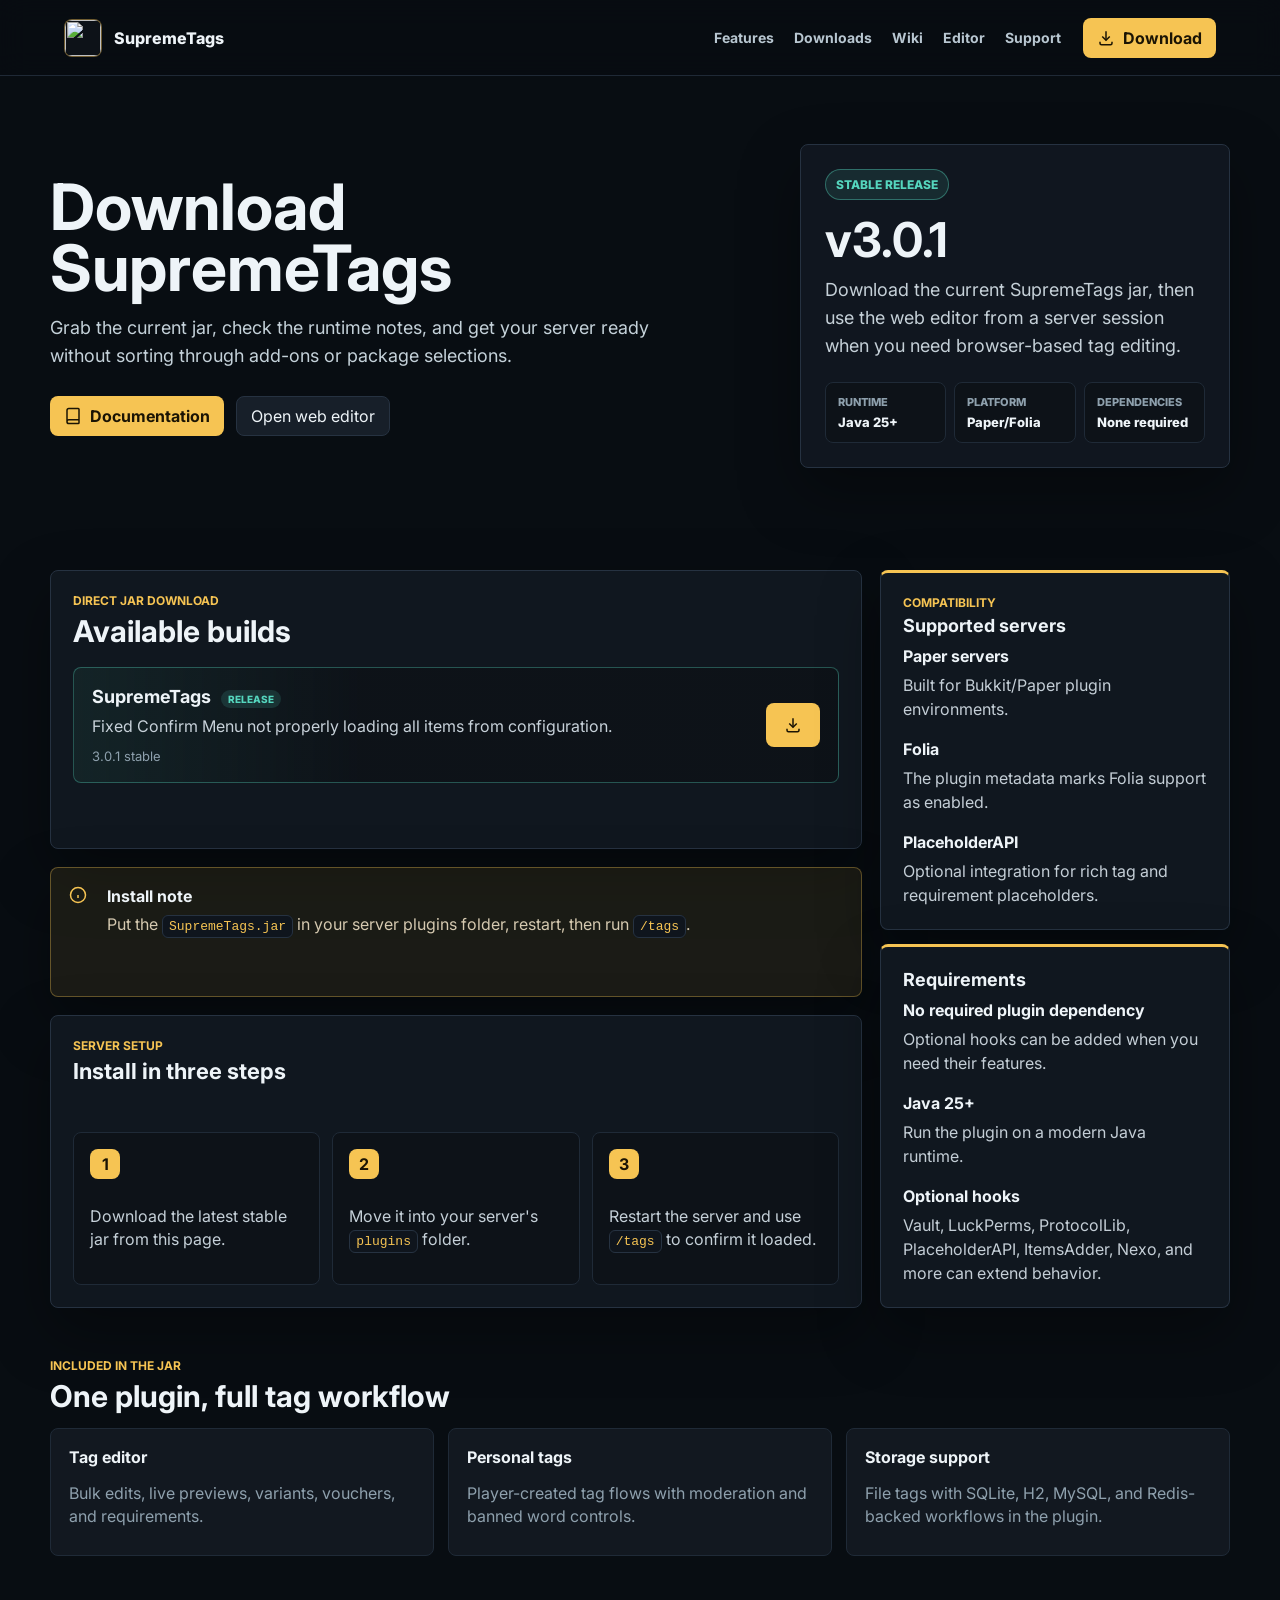
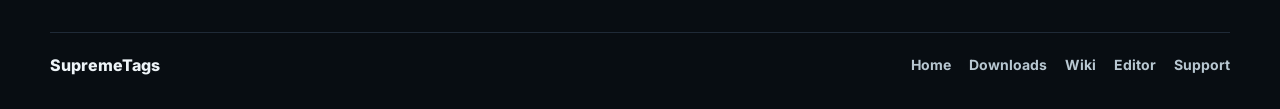
==== commit f429bd4c: "Add files via upload" ====
--- a/downloads/index.html
+++ b/downloads/index.html
@@ -37,7 +37,7 @@
         <h1>Download SupremeTags</h1>
         <p>Grab the current jar, check the runtime notes, and get your server ready without sorting through add-ons or package selections.</p>
         <div class="download-hero-actions">
-          <a class="primary-button" href="/docs/" target="_blank" rel="noreferrer">
+          <a class="primary-button" href="/wiki/" target="_blank" rel="noreferrer">
             <span data-icon="book"></span>
             Documentation
           </a>
--- a/styles.css
+++ b/styles.css
@@ -20,6 +20,35 @@
   box-sizing: border-box;
 }
 
+* {
+  scrollbar-width: thin;
+  scrollbar-color: rgba(246, 196, 83, .72) rgba(18, 24, 32, .76);
+}
+
+*::-webkit-scrollbar {
+  width: 10px;
+  height: 10px;
+}
+
+*::-webkit-scrollbar-track {
+  background: rgba(18, 24, 32, .76);
+  border-radius: 999px;
+}
+
+*::-webkit-scrollbar-thumb {
+  border: 2px solid rgba(18, 24, 32, .76);
+  border-radius: 999px;
+  background: linear-gradient(180deg, var(--gold), #d99f28);
+}
+
+*::-webkit-scrollbar-thumb:hover {
+  background: linear-gradient(180deg, #ffd86e, var(--gold));
+}
+
+*::-webkit-scrollbar-corner {
+  background: transparent;
+}
+
 body {
   margin: 0;
   min-width: 320px;
@@ -747,28 +776,6 @@
   opacity: .72;
 }
 
-.package-mark {
-  display: grid;
-  place-items: center;
-  width: 42px;
-  height: 42px;
-  border: 1px solid rgba(246, 196, 83, .36);
-  border-radius: 8px;
-  background: rgba(246, 196, 83, .1);
-  color: var(--gold);
-}
-
-.package-mark[data-icon] {
-  width: 42px;
-  height: 42px;
-}
-
-.package-mark svg {
-  width: 18px;
-  height: 18px;
-  stroke-width: 2;
-}
-
 .download-package h3 {
   margin: 0 0 8px;
   color: var(--text);
@@ -1378,16 +1385,279 @@
   outline: 0;
 }
 
+select {
+  appearance: none;
+  padding-right: 42px;
+  background-color: #0f151d;
+  background-image:
+    linear-gradient(45deg, transparent 50%, var(--muted) 50%),
+    linear-gradient(135deg, var(--muted) 50%, transparent 50%),
+    linear-gradient(90deg, var(--line), var(--line));
+  background-position:
+    calc(100% - 20px) 50%,
+    calc(100% - 15px) 50%,
+    calc(100% - 36px) 50%;
+  background-size:
+    5px 5px,
+    5px 5px,
+    1px 22px;
+  background-repeat: no-repeat;
+  cursor: pointer;
+}
+
+select:hover {
+  border-color: rgba(246, 196, 83, .48);
+  background-image:
+    linear-gradient(45deg, transparent 50%, var(--gold) 50%),
+    linear-gradient(135deg, var(--gold) 50%, transparent 50%),
+    linear-gradient(90deg, rgba(246, 196, 83, .38), rgba(246, 196, 83, .38));
+}
+
+select:focus,
+input:focus,
+textarea:focus {
+  border-color: rgba(246, 196, 83, .72);
+  box-shadow: 0 0 0 3px rgba(246, 196, 83, .12);
+}
+
+select option {
+  background: #101720;
+  color: var(--text);
+}
+
+select option:checked {
+  background: var(--gold);
+  color: #1b1404;
+}
+
+select:disabled {
+  cursor: not-allowed;
+  opacity: .55;
+}
+
 select,
 input {
   min-height: 42px;
   padding: 0 12px;
 }
 
+select {
+  padding-right: 42px;
+}
+
 textarea {
   resize: vertical;
   padding: 11px 12px;
   line-height: 1.45;
+}
+
+.input-action {
+  display: grid;
+  grid-template-columns: minmax(0, 1fr) 42px 42px;
+  align-items: center;
+  gap: 8px;
+  min-width: 0;
+}
+
+.input-action input {
+  min-width: 0;
+}
+
+.material-picker-button {
+  display: inline-flex;
+  align-items: center;
+  justify-content: center;
+  width: 42px;
+  height: 42px;
+  border: 1px solid var(--line);
+  border-radius: 8px;
+  background: var(--panel-2);
+  color: var(--gold);
+  cursor: pointer;
+}
+
+.material-picker-button:hover {
+  border-color: rgba(246, 196, 83, .65);
+  background: var(--panel-3);
+}
+
+.material-picker-button svg {
+  width: 18px;
+  height: 18px;
+  stroke-width: 2.3;
+}
+
+.material-preview {
+  display: grid;
+  place-items: center;
+  width: 42px;
+  height: 42px;
+  border: 1px solid var(--line);
+  border-radius: 8px;
+  background: #0d1218;
+  image-rendering: pixelated;
+}
+
+.material-preview img {
+  width: 32px;
+  height: 32px;
+  object-fit: contain;
+  image-rendering: pixelated;
+}
+
+.material-preview svg {
+  display: none;
+  width: 18px;
+  height: 18px;
+  color: var(--muted);
+}
+
+.material-preview.missing svg {
+  display: block;
+}
+
+.material-menu {
+  position: fixed;
+  z-index: 80;
+  display: grid;
+  gap: 10px;
+  max-height: min(520px, calc(100vh - 24px));
+  padding: 12px;
+  border: 1px solid rgba(246, 196, 83, .44);
+  border-radius: 8px;
+  background: #101720;
+  box-shadow: 0 24px 60px rgba(0, 0, 0, .5);
+}
+
+.material-menu[hidden] {
+  display: none;
+}
+
+.material-menu-head {
+  display: flex;
+  align-items: center;
+  justify-content: space-between;
+  gap: 12px;
+}
+
+.material-menu-head strong {
+  font-size: 13px;
+}
+
+.material-menu-head span {
+  color: var(--muted);
+  font-size: 12px;
+  font-weight: 700;
+}
+
+.material-search {
+  display: flex;
+  align-items: center;
+  gap: 9px;
+  min-height: 38px;
+  padding: 0 10px;
+  border: 1px solid var(--line);
+  border-radius: 8px;
+  background: #0d1218;
+}
+
+.material-search svg {
+  flex: 0 0 auto;
+  width: 16px;
+  height: 16px;
+  color: var(--muted);
+}
+
+.material-search input {
+  min-height: 0;
+  padding: 0;
+  border: 0;
+  background: transparent;
+  box-shadow: none;
+}
+
+.material-menu-list {
+  display: grid;
+  grid-template-columns: repeat(auto-fill, minmax(92px, 1fr));
+  gap: 8px;
+  max-height: 390px;
+  overflow: auto;
+  padding-right: 4px;
+}
+
+.material-option {
+  display: grid;
+  justify-items: center;
+  align-content: start;
+  gap: 7px;
+  min-width: 0;
+  min-height: 86px;
+  padding: 10px 8px;
+  border: 1px solid transparent;
+  border-radius: 7px;
+  background: var(--panel-2);
+  color: var(--text);
+  cursor: pointer;
+  text-align: center;
+}
+
+.material-option:hover,
+.material-option.active {
+  border-color: rgba(246, 196, 83, .58);
+  background: #202733;
+  color: var(--gold);
+}
+
+.material-option span {
+  display: block;
+}
+
+.material-option > span:last-child {
+  width: 100%;
+  overflow: hidden;
+  text-overflow: ellipsis;
+  font-size: 10px;
+  font-weight: 800;
+  line-height: 1.2;
+  overflow-wrap: anywhere;
+}
+
+.material-icon {
+  display: grid;
+  place-items: center;
+  width: 38px;
+  height: 38px;
+  border: 1px solid var(--line);
+  border-radius: 7px;
+  background: #0d1218;
+  image-rendering: pixelated;
+}
+
+.material-icon img {
+  width: 30px;
+  height: 30px;
+  object-fit: contain;
+  image-rendering: pixelated;
+}
+
+.material-icon svg {
+  display: none;
+  width: 18px;
+  height: 18px;
+  color: var(--muted);
+}
+
+.material-icon.missing svg {
+  display: block;
+}
+
+.material-empty {
+  grid-column: 1 / -1;
+  padding: 18px;
+  color: var(--muted);
+  text-align: center;
+  font-size: 13px;
+  font-weight: 700;
 }
 
 label {
